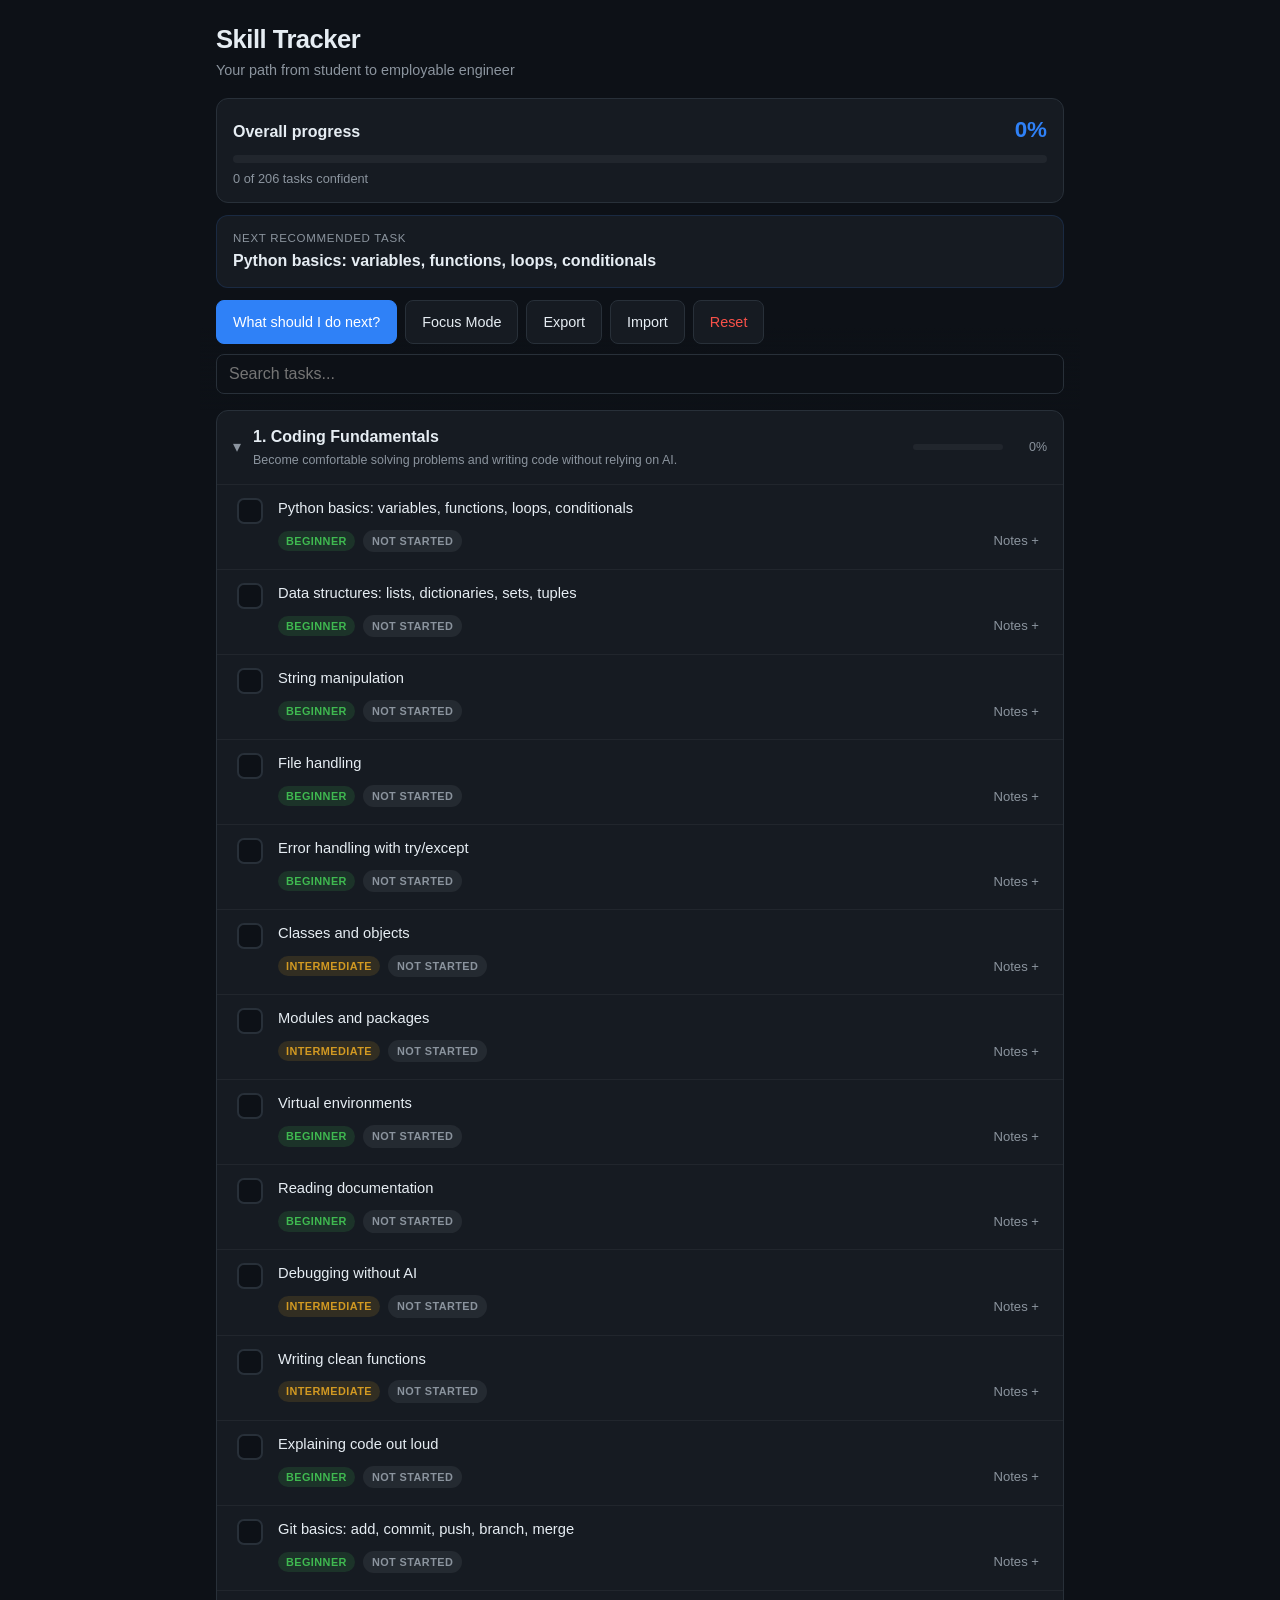
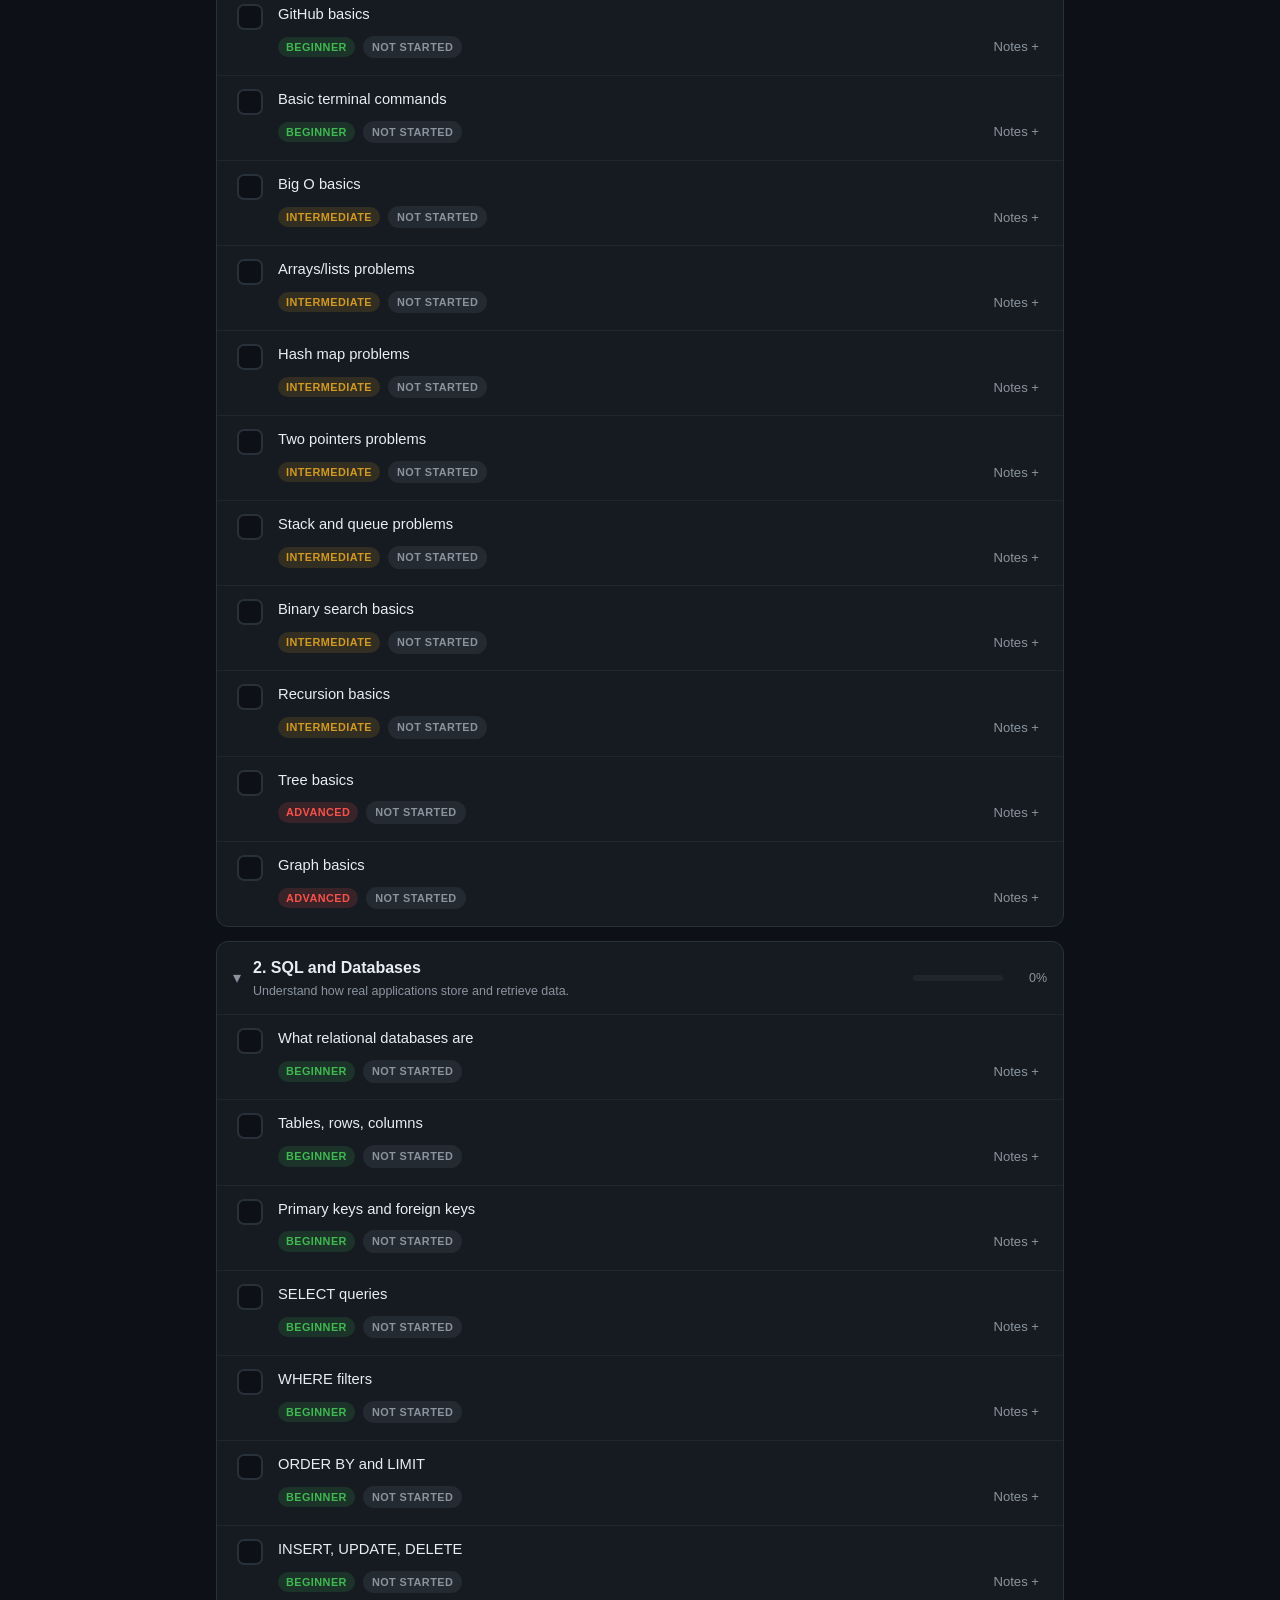
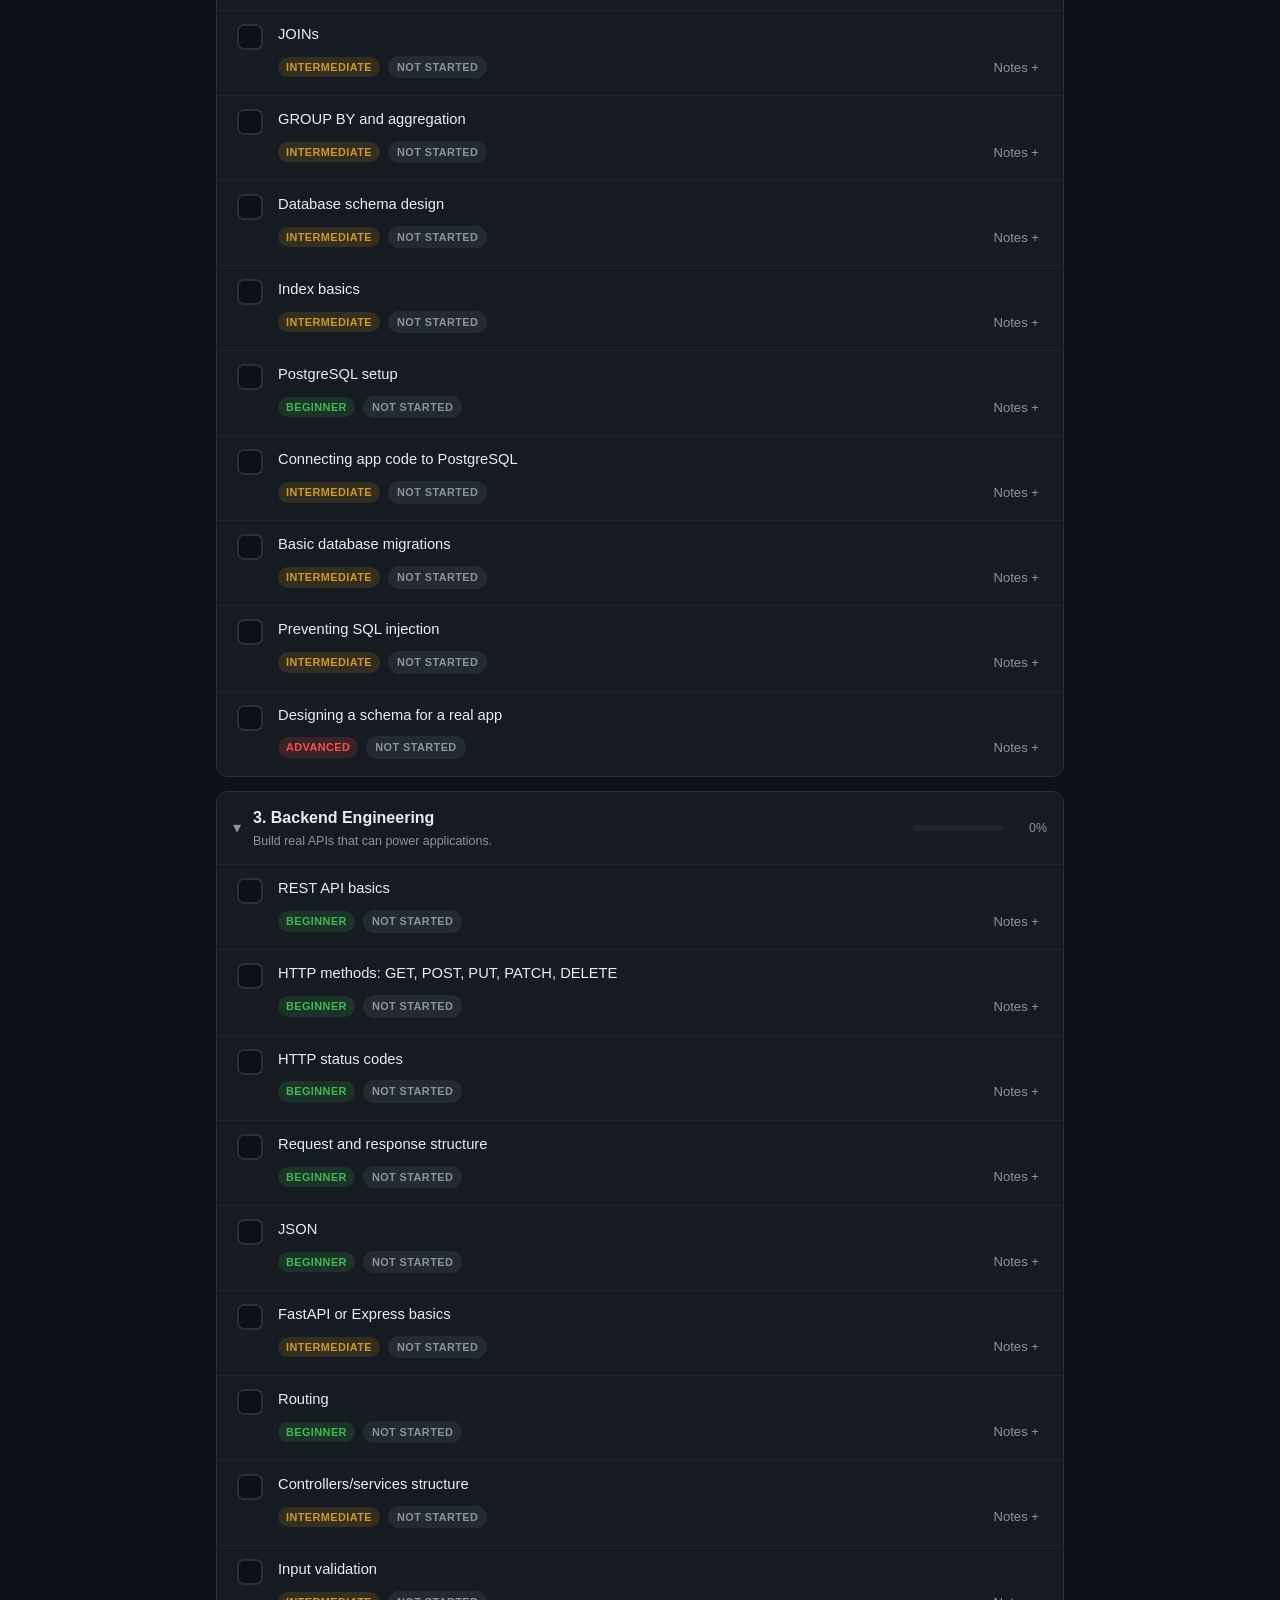
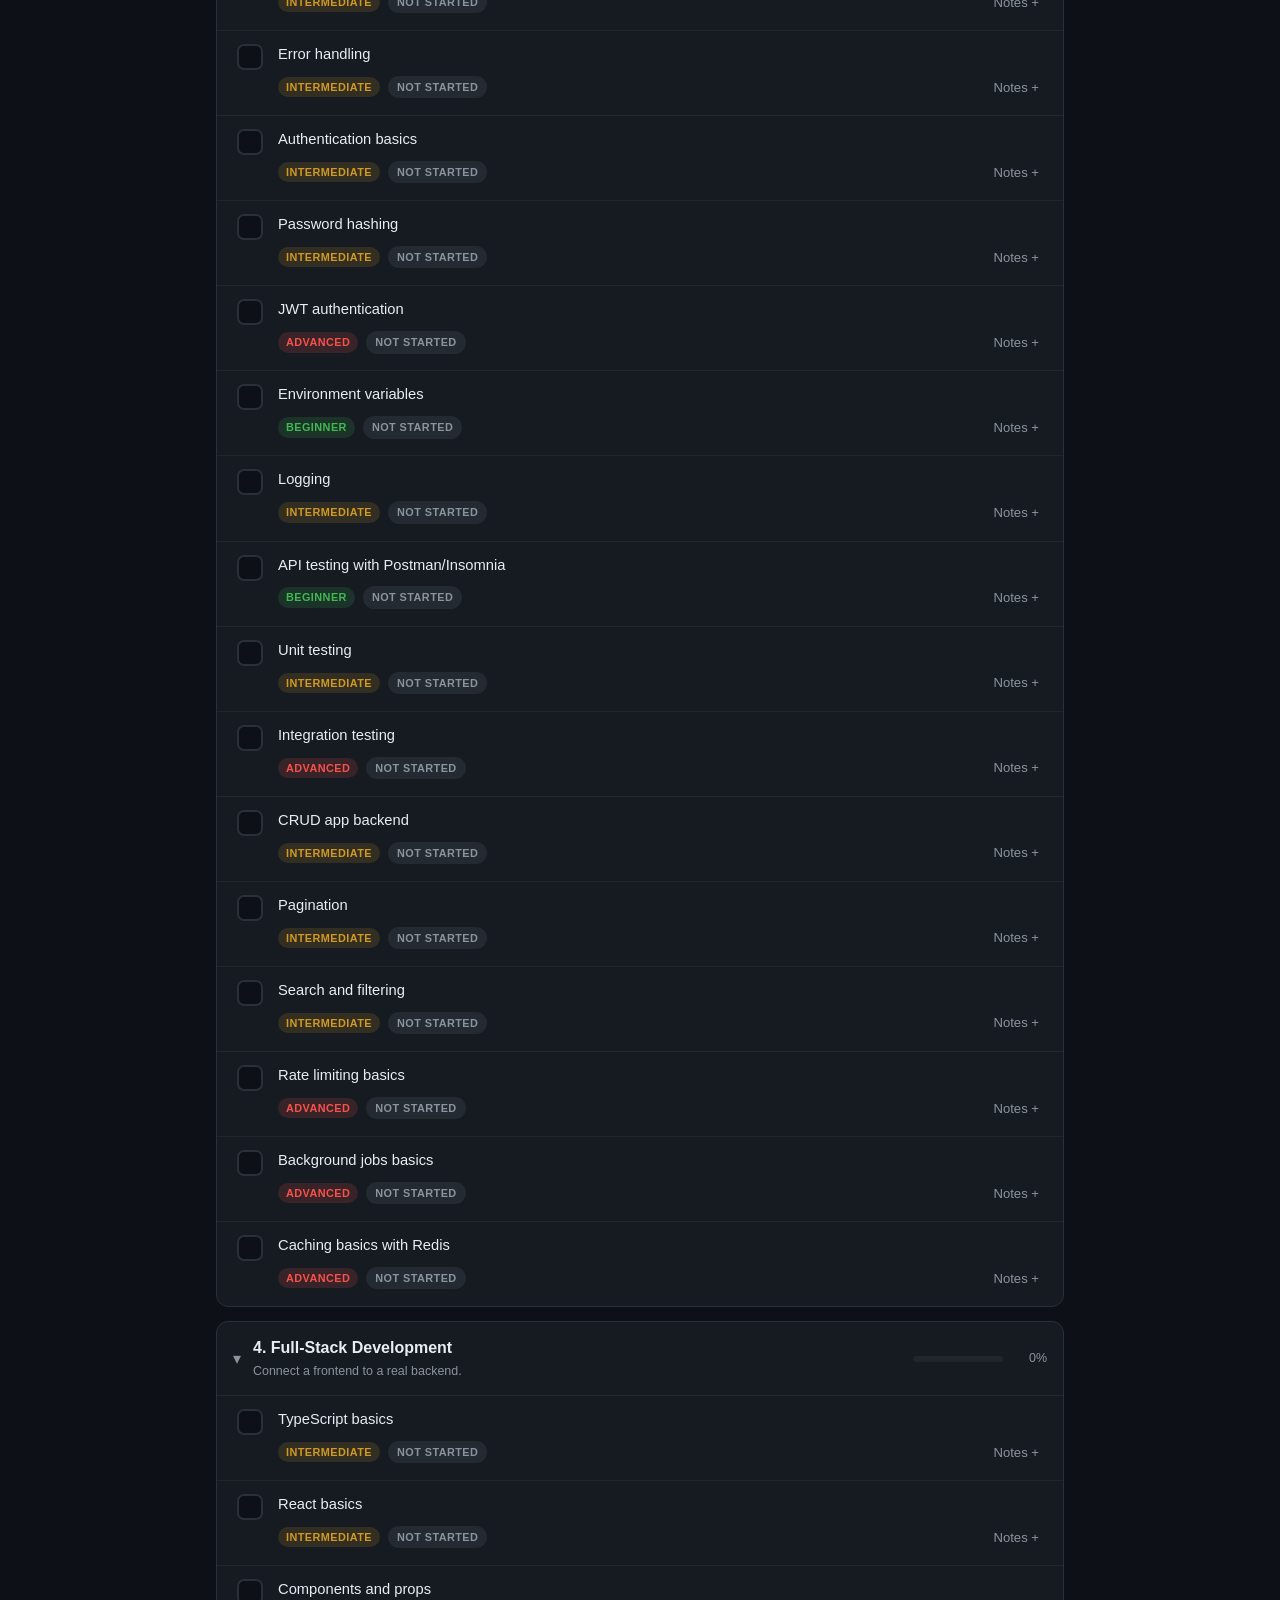
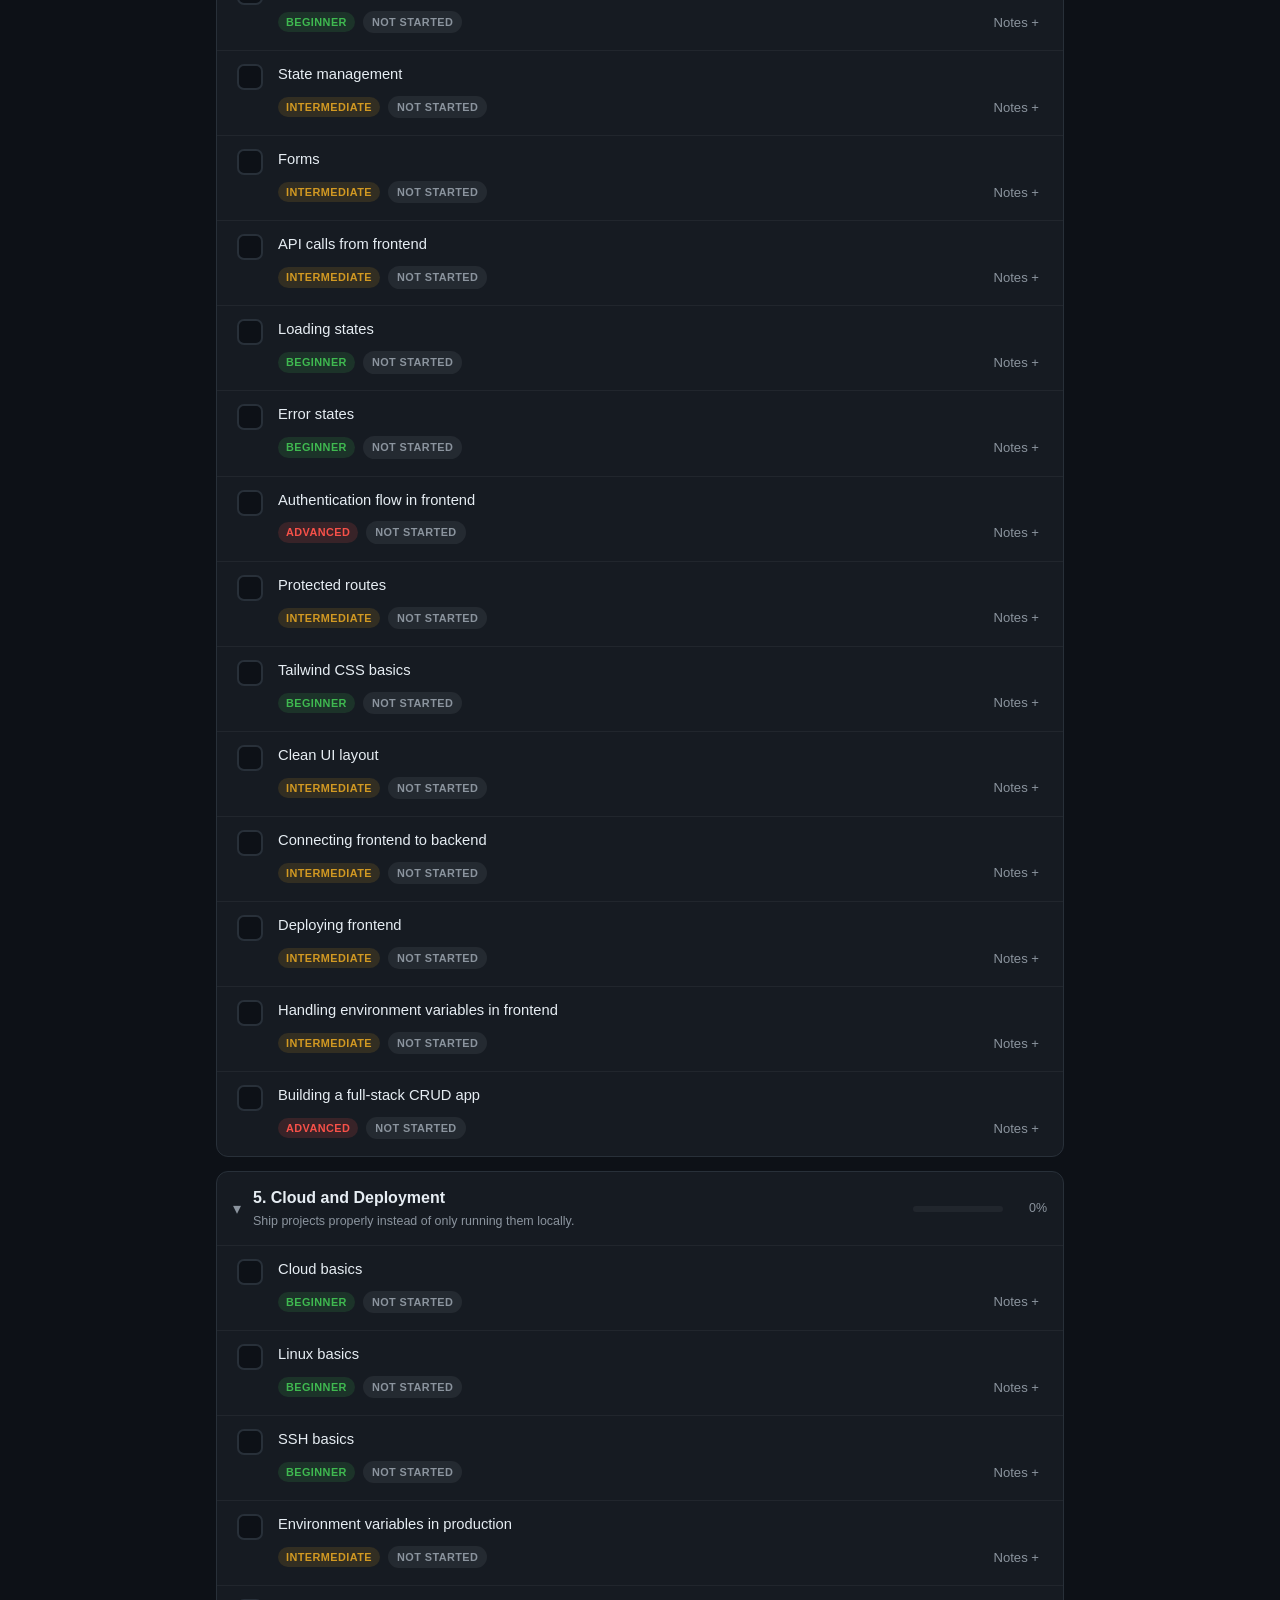
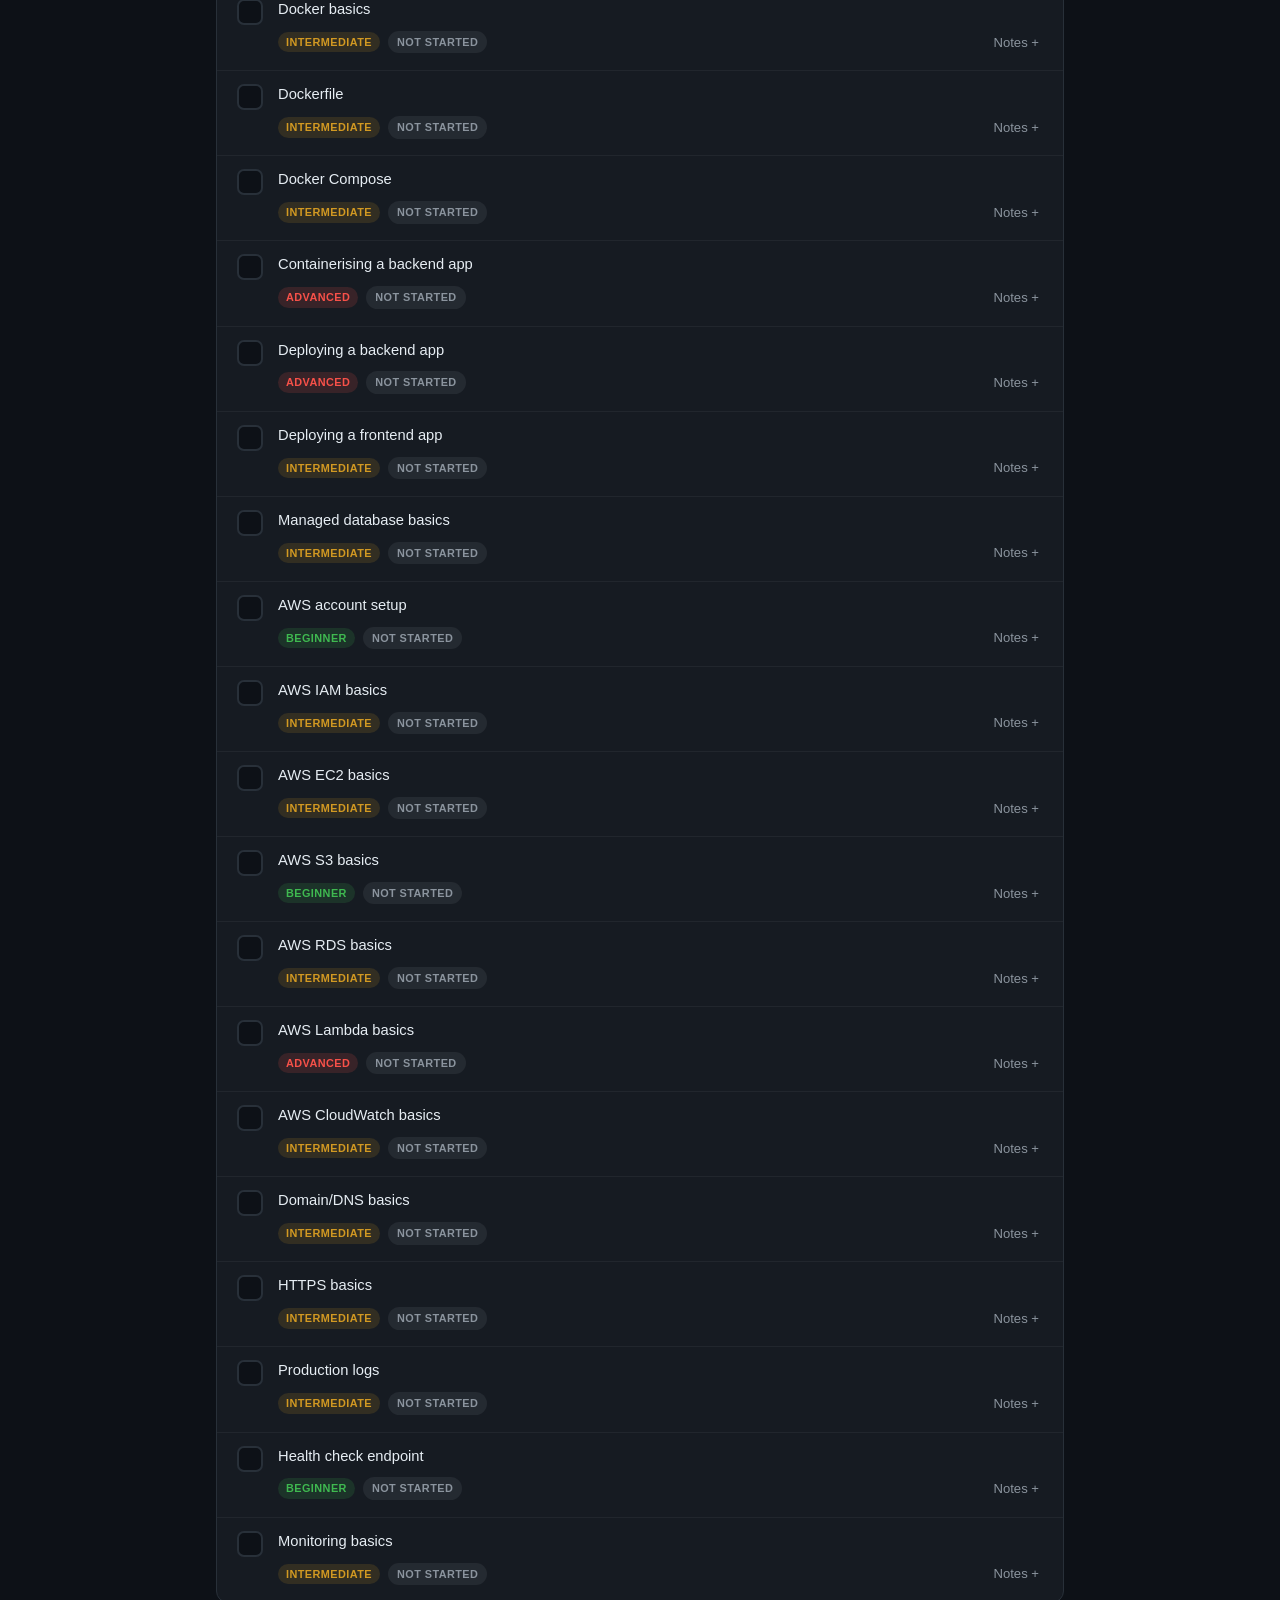
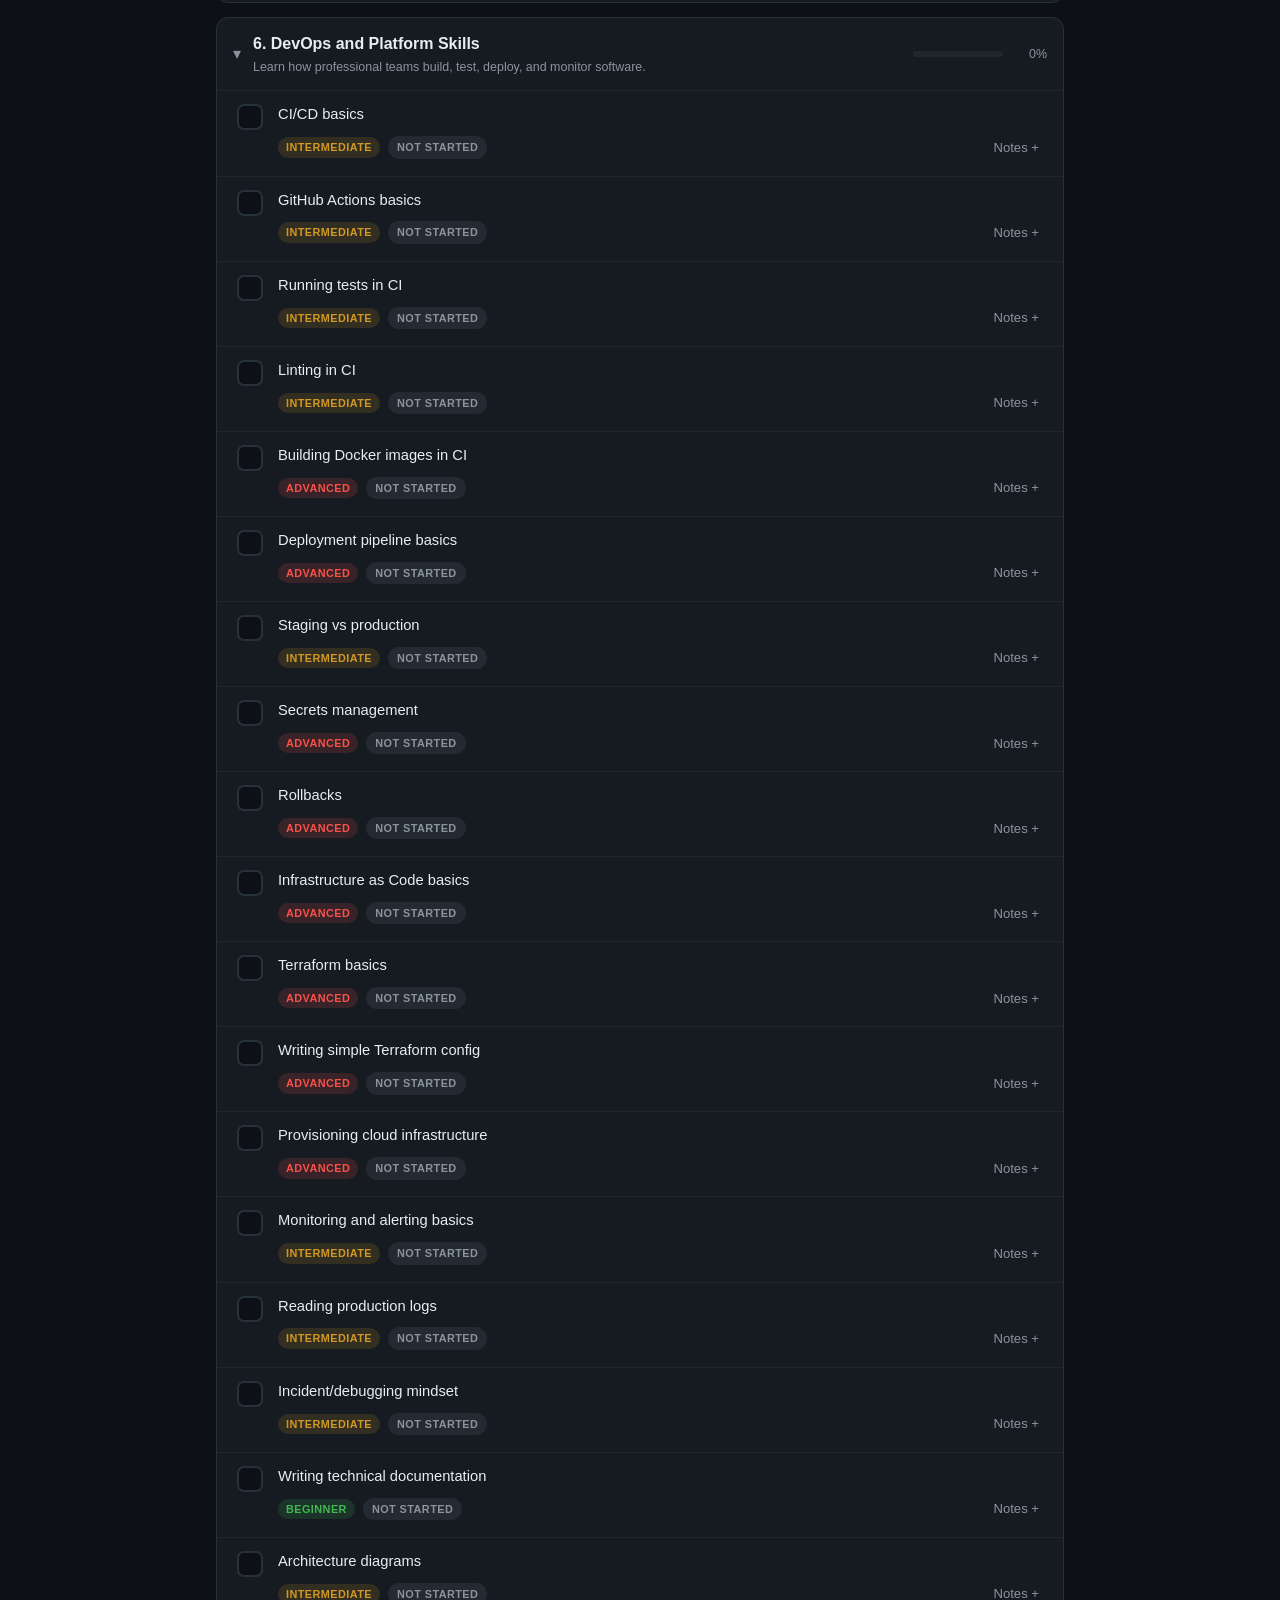
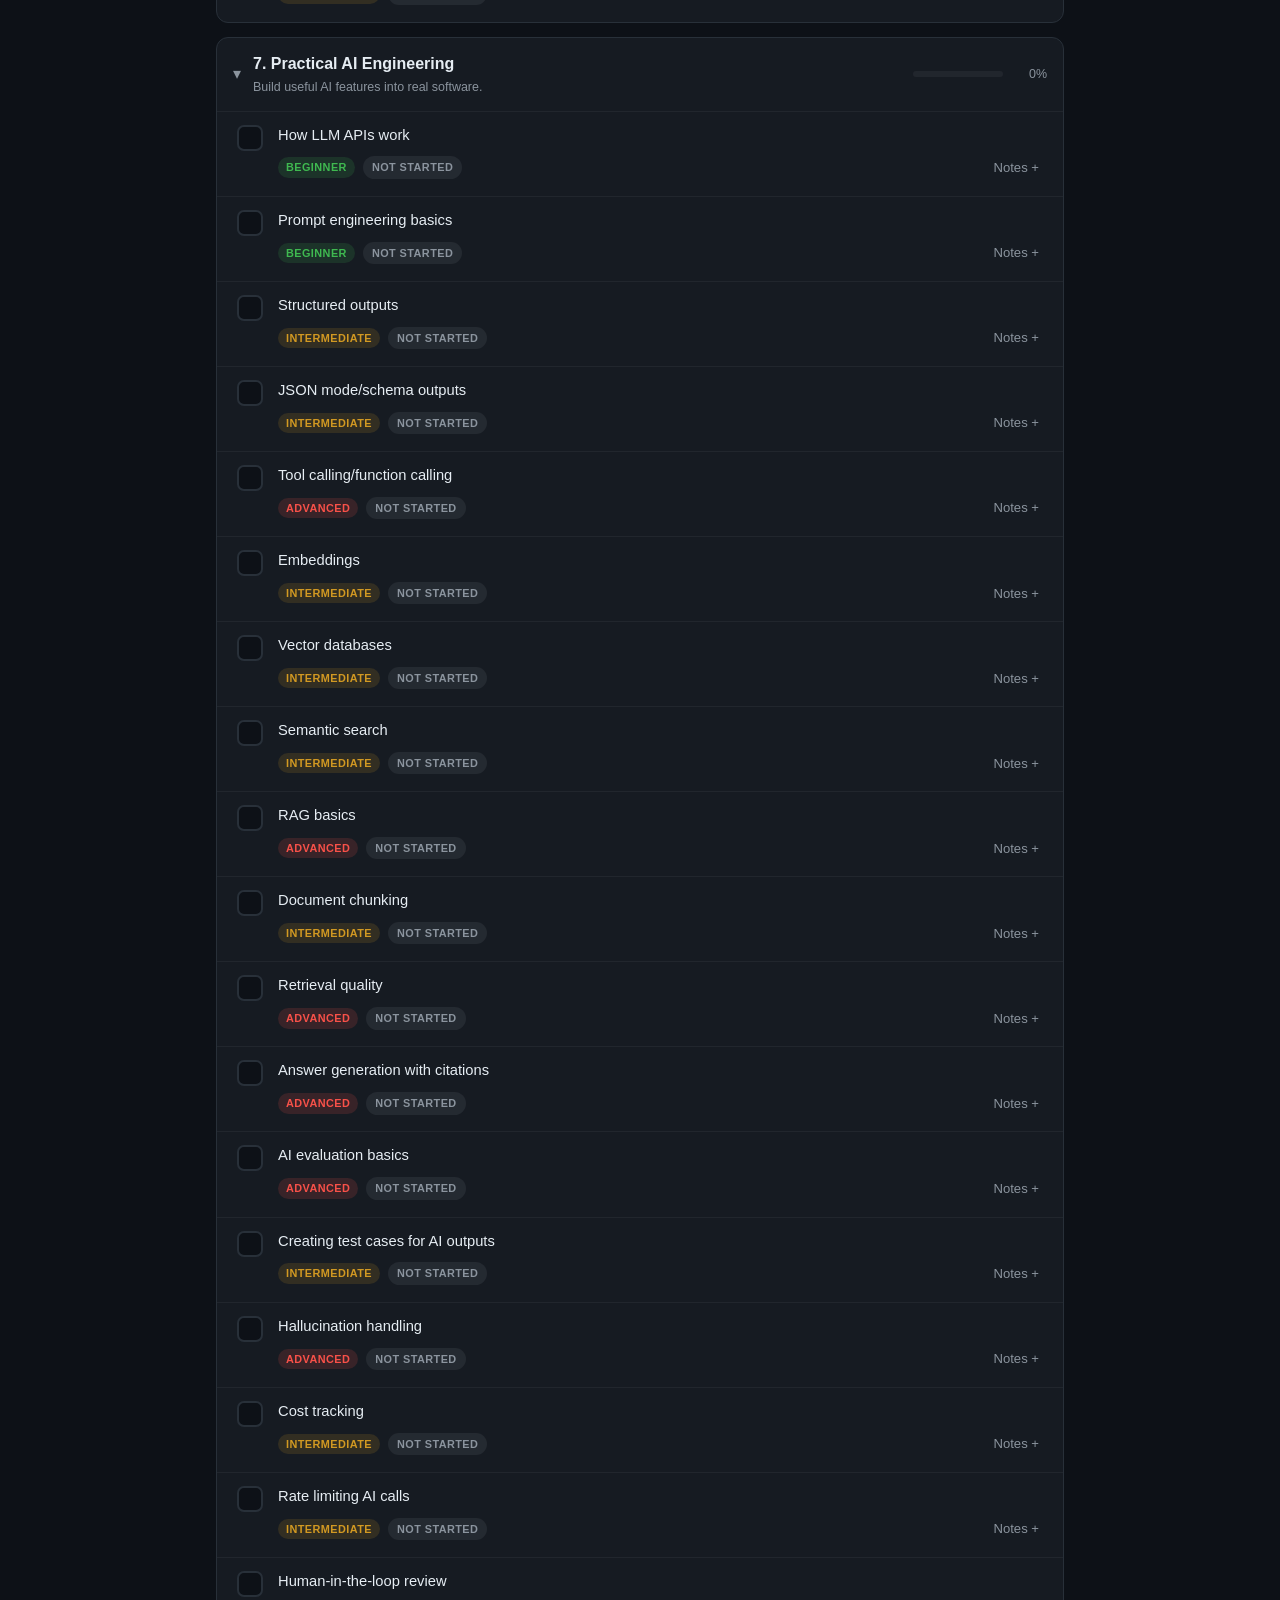
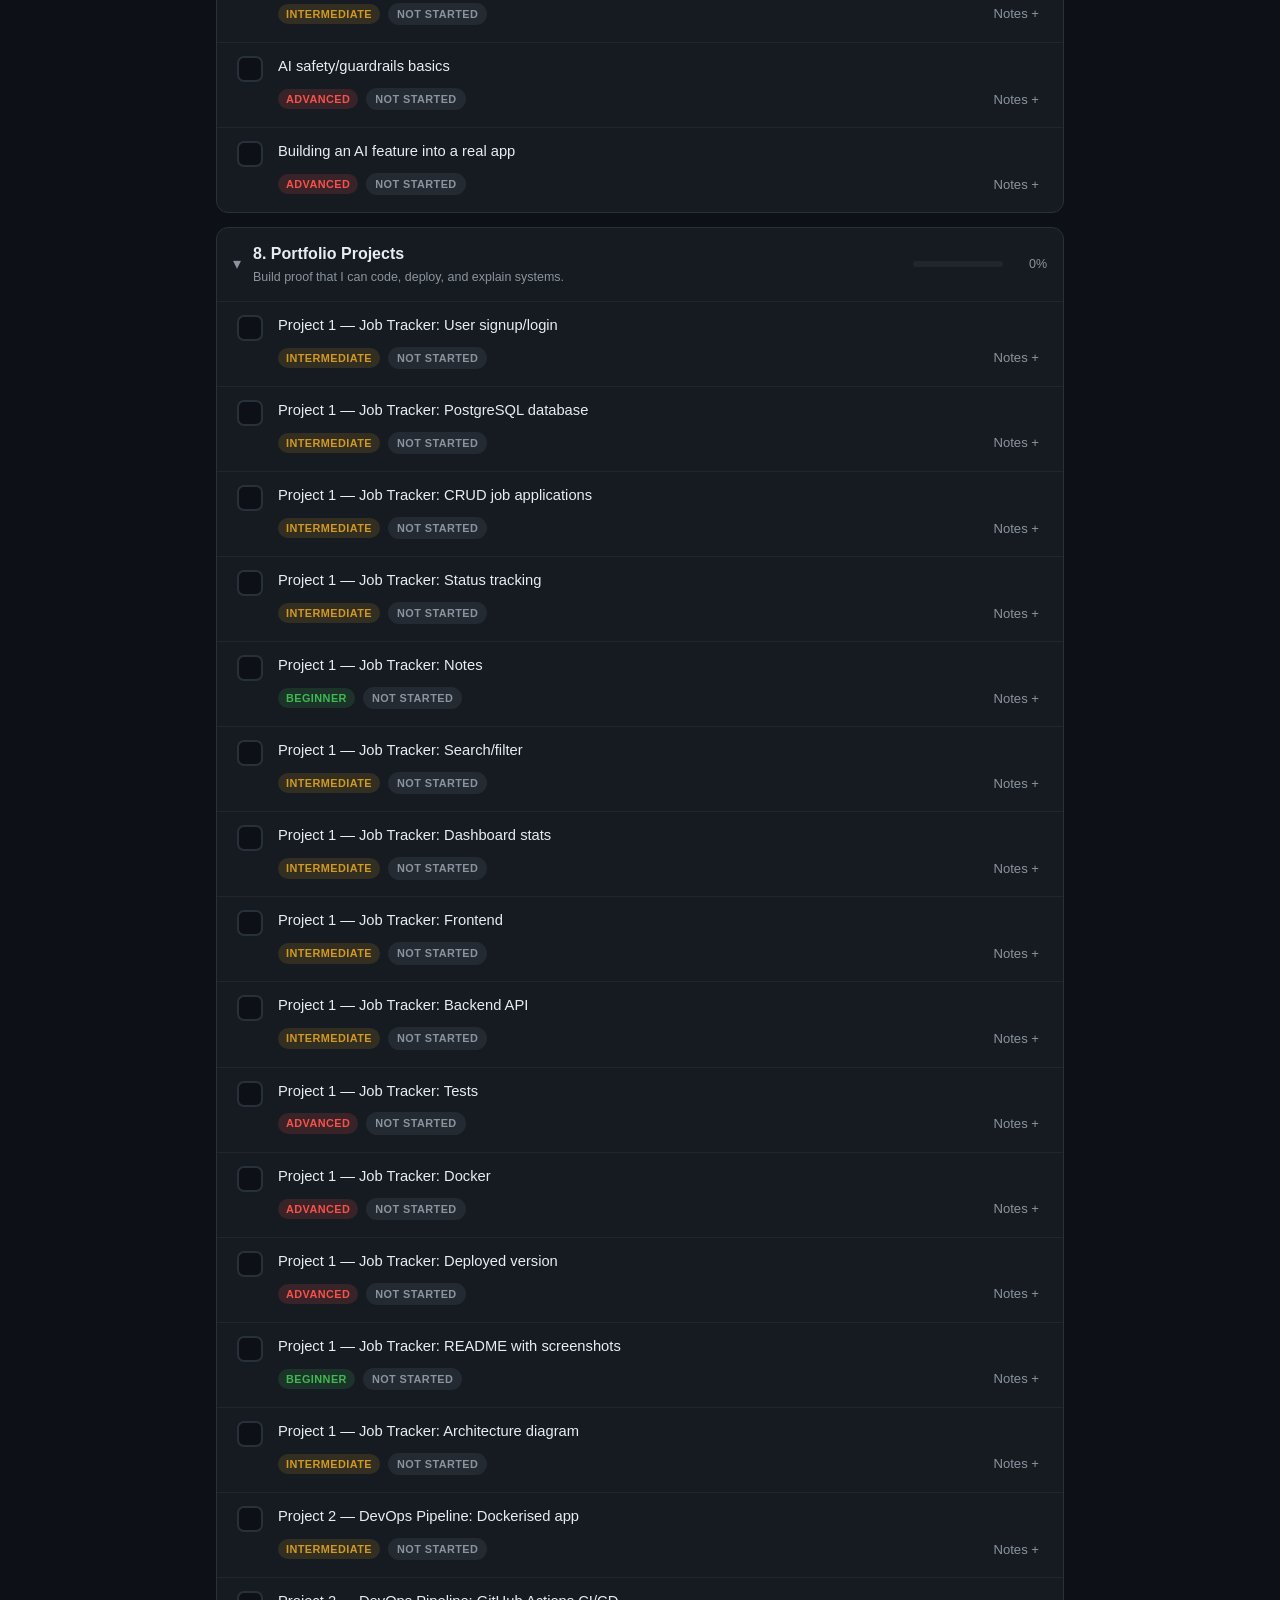
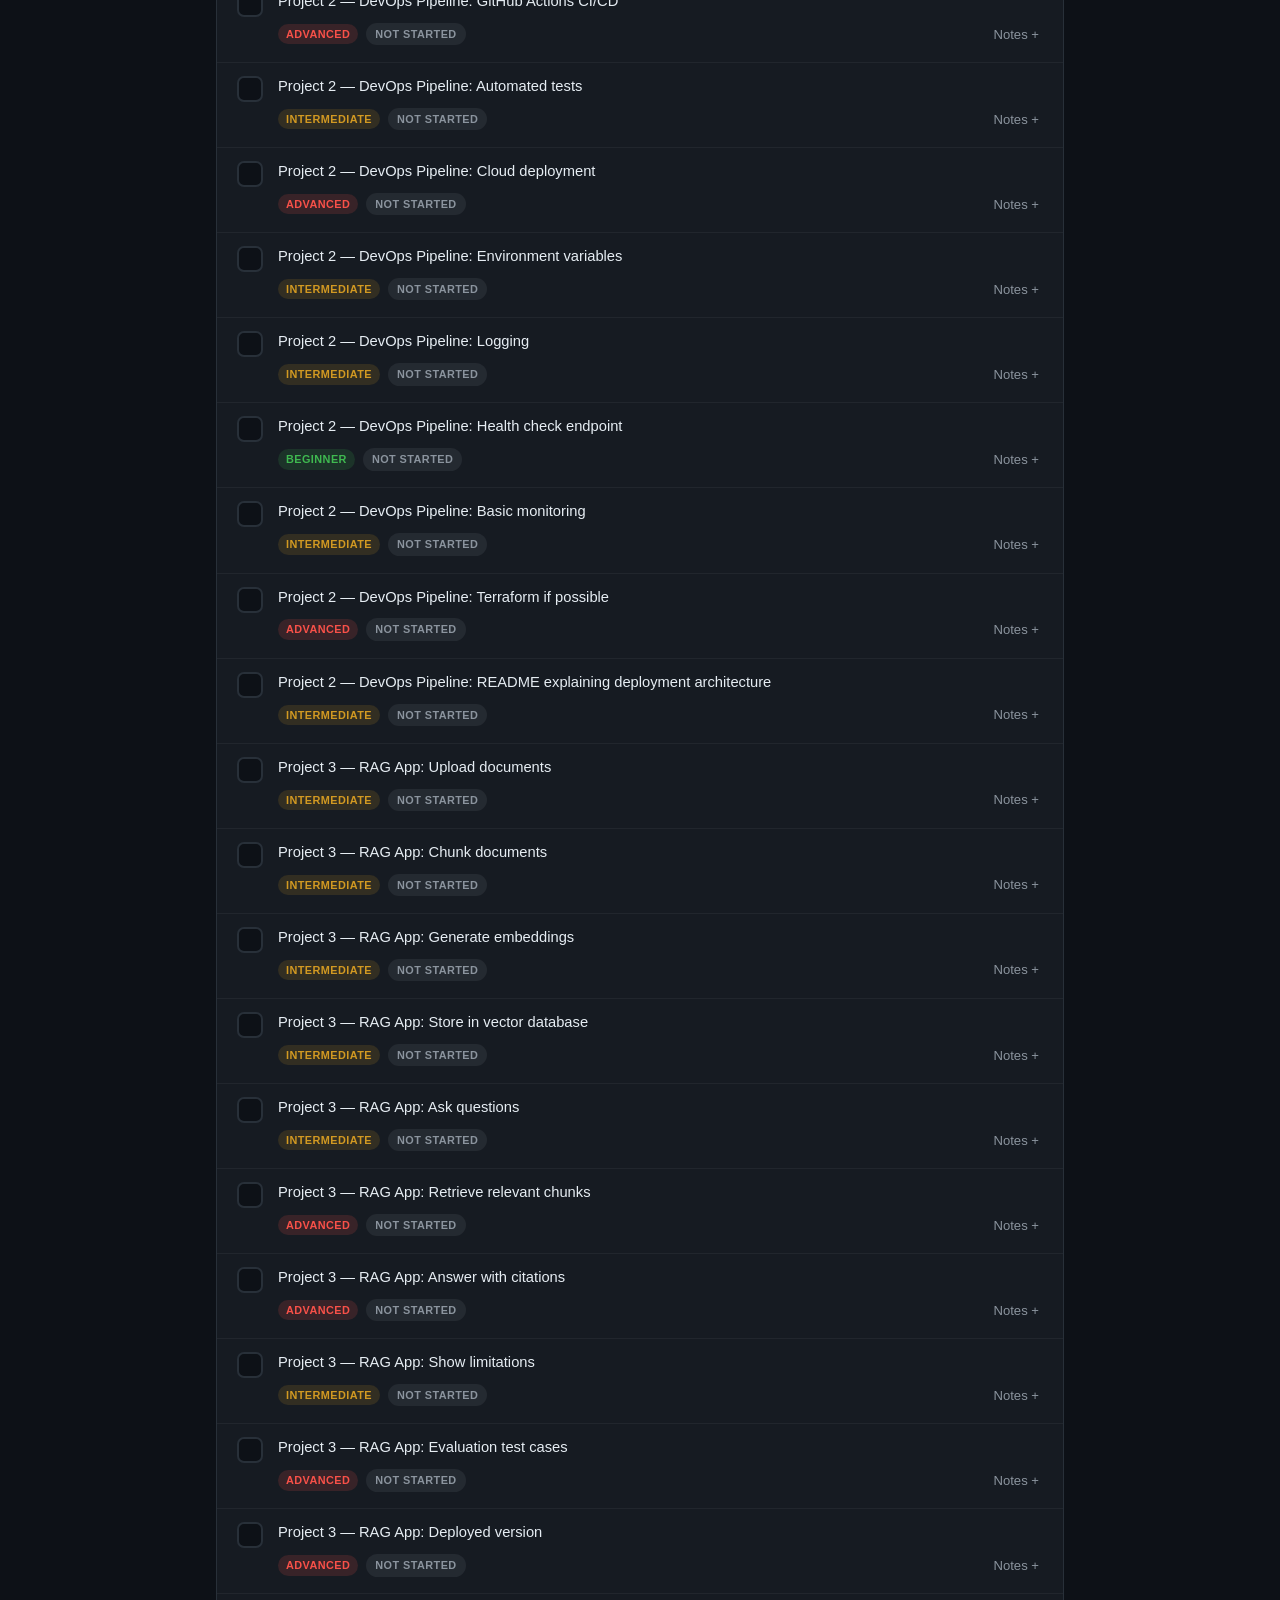
==== template.html @ d7277e10 "Make tracker reliable on iPhone: self-contained index.html + mobile polish - index.html is now a sin" ====
<!DOCTYPE html>
<html lang="en">
<head>
  <meta charset="UTF-8" />
  <!-- Responsive + iOS notch support. viewport-fit=cover lets us use safe-area insets. -->
  <meta name="viewport" content="width=device-width, initial-scale=1.0, viewport-fit=cover" />
  <meta name="theme-color" content="#0d1117" />
  <!-- iOS "Add to Home Screen" support -->
  <meta name="apple-mobile-web-app-capable" content="yes" />
  <meta name="apple-mobile-web-app-status-bar-style" content="black-translucent" />
  <meta name="apple-mobile-web-app-title" content="Skill Tracker" />
  <meta name="mobile-web-app-capable" content="yes" />
  <title>Skill Tracker</title>
  <link rel="stylesheet" href="styles.css" />
</head>
<body>
  <header class="app-header">
    <div class="header-top">
      <h1>Skill Tracker</h1>
      <p class="subtitle">Your path from student to employable engineer</p>
    </div>

    <!-- Overall progress -->
    <div class="overall card">
      <div class="overall-row">
        <span class="overall-label">Overall progress</span>
        <span class="overall-pct" id="overallPct">0%</span>
      </div>
      <div class="progress-track">
        <div class="progress-fill" id="overallFill" style="width:0%"></div>
      </div>
      <div class="overall-meta" id="overallMeta">0 of 0 tasks confident</div>
    </div>

    <!-- Next recommended task -->
    <div class="next-task card" id="nextTaskCard">
      <span class="next-label">Next recommended task</span>
      <span class="next-text" id="nextTaskText">All done! 🎉</span>
    </div>

    <!-- Controls -->
    <div class="controls">
      <button id="btnNext" class="btn btn-primary">What should I do next?</button>
      <button id="btnFocus" class="btn">Focus Mode</button>
      <button id="btnExport" class="btn">Export</button>
      <button id="btnImport" class="btn">Import</button>
      <button id="btnReset" class="btn btn-danger">Reset</button>
      <input type="file" id="importFile" accept="application/json" hidden />
    </div>
    <div class="search-row">
      <input type="search" id="searchInput" class="search-input" placeholder="Search tasks..." />
    </div>
  </header>

  <main id="categories"></main>

  <footer class="app-footer">
    <p>Progress is saved automatically in this browser (localStorage). Use Export to back it up.</p>
  </footer>

  <!-- Toast for small confirmations -->
  <div id="toast" class="toast" hidden></div>

  <script src="data.js"></script>
  <script src="app.js"></script>
</body>
</html>
---- styles.css ----
/* styles.css — clean, modern dark theme for the Skill Tracker */

:root {
  --bg: #0d1117;
  --bg-elevated: #161b22;
  --bg-card: #161b22;
  --bg-input: #0d1117;
  --border: #283039;
  --border-soft: #21262d;
  --text: #e6edf3;
  --text-muted: #8b949e;
  --accent: #2f81f7;
  --accent-soft: rgba(47, 129, 247, 0.15);
  --success: #3fb950;
  --danger: #f85149;

  /* status colours */
  --st-not: #8b949e;
  --st-learning: #d29922;
  --st-practicing: #2f81f7;
  --st-confident: #3fb950;

  /* difficulty colours */
  --diff-beginner: #3fb950;
  --diff-intermediate: #d29922;
  --diff-advanced: #f85149;

  --radius: 12px;
  --radius-sm: 8px;
}

* { box-sizing: border-box; }

html, body {
  margin: 0;
  padding: 0;
  background: var(--bg);
  color: var(--text);
  font-family: -apple-system, BlinkMacSystemFont, "Segoe UI", Roboto, Helvetica, Arial, sans-serif;
  line-height: 1.5;
  -webkit-font-smoothing: antialiased;
  /* Stop iOS from auto-resizing text on rotate */
  -webkit-text-size-adjust: 100%;
  text-size-adjust: 100%;
}

.app-header {
  max-width: 880px;
  margin: 0 auto;
  /* Add the notch / status-bar safe area on top + sides (iPhone) */
  padding: calc(20px + env(safe-area-inset-top)) calc(16px + env(safe-area-inset-right)) 8px calc(16px + env(safe-area-inset-left));
  position: sticky;
  top: 0;
  background: linear-gradient(var(--bg) 80%, rgba(13,17,23,0));
  z-index: 10;
}

.header-top h1 {
  margin: 0;
  font-size: 1.6rem;
  letter-spacing: -0.02em;
}
.subtitle {
  margin: 2px 0 16px;
  color: var(--text-muted);
  font-size: 0.9rem;
}

.card {
  background: var(--bg-card);
  border: 1px solid var(--border);
  border-radius: var(--radius);
  padding: 14px 16px;
}

/* Overall progress */
.overall { margin-bottom: 12px; }
.overall-row {
  display: flex;
  justify-content: space-between;
  align-items: baseline;
  margin-bottom: 8px;
}
.overall-label { font-weight: 600; }
.overall-pct {
  font-size: 1.4rem;
  font-weight: 700;
  color: var(--accent);
}
.overall-meta {
  margin-top: 6px;
  font-size: 0.8rem;
  color: var(--text-muted);
}

/* Progress bars */
.progress-track {
  height: 8px;
  background: var(--border-soft);
  border-radius: 999px;
  overflow: hidden;
}
.progress-fill {
  height: 100%;
  background: linear-gradient(90deg, var(--accent), var(--success));
  border-radius: 999px;
  transition: width 0.35s ease;
}

/* Next task */
.next-task {
  display: flex;
  flex-direction: column;
  gap: 2px;
  margin-bottom: 12px;
  border-color: var(--accent-soft);
}
.next-label {
  font-size: 0.72rem;
  text-transform: uppercase;
  letter-spacing: 0.06em;
  color: var(--text-muted);
}
.next-text { font-weight: 600; }
.next-task.flash { animation: flash 0.8s ease; }
@keyframes flash {
  0% { border-color: var(--accent); box-shadow: 0 0 0 3px var(--accent-soft); }
  100% { border-color: var(--accent-soft); box-shadow: none; }
}

/* Controls */
.controls {
  display: flex;
  flex-wrap: wrap;
  gap: 8px;
  margin-bottom: 10px;
}
.btn {
  background: var(--bg-elevated);
  color: var(--text);
  border: 1px solid var(--border);
  border-radius: var(--radius-sm);
  padding: 10px 16px;
  min-height: 44px; /* comfortable iPhone tap target */
  font-size: 0.9rem;
  font-weight: 500;
  cursor: pointer;
  transition: background 0.15s, border-color 0.15s, transform 0.05s;
  -webkit-tap-highlight-color: transparent;
  touch-action: manipulation; /* remove 300ms tap delay on iOS */
}
.btn:hover { background: #1f2630; border-color: #3a434e; }
.btn:active { transform: translateY(1px); }
.btn-primary {
  background: var(--accent);
  border-color: var(--accent);
  color: #fff;
}
.btn-primary:hover { background: #4a93f8; }
.btn-danger { color: var(--danger); }
.btn-danger:hover { border-color: var(--danger); }
.btn.active { background: var(--accent-soft); border-color: var(--accent); color: var(--text); }

.search-row { margin-bottom: 8px; }
.search-input,
.text-input,
.status-select {
  background: var(--bg-input);
  border: 1px solid var(--border);
  color: var(--text);
  border-radius: var(--radius-sm);
  padding: 10px 12px;
  /* 16px is the magic number: iOS Safari zooms the page when you focus an
     input smaller than 16px, which feels broken. Keep all inputs at 16px. */
  font-size: 16px;
  font-family: inherit;
  width: 100%;
  -webkit-appearance: none;
  appearance: none;
}
.status-select {
  /* keep the native dropdown chevron usable on the select */
  -webkit-appearance: menulist;
  appearance: menulist;
}
.search-input:focus,
.text-input:focus,
.status-select:focus {
  outline: none;
  border-color: var(--accent);
}

/* Main */
main {
  max-width: 880px;
  margin: 0 auto;
  padding: 0 calc(16px + env(safe-area-inset-right)) 40px calc(16px + env(safe-area-inset-left));
}

/* Category */
.category {
  border: 1px solid var(--border);
  border-radius: var(--radius);
  margin-bottom: 14px;
  overflow: hidden;
  background: var(--bg-card);
}
.cat-header {
  display: flex;
  align-items: center;
  gap: 12px;
  padding: 14px 16px;
  cursor: pointer;
  user-select: none;
}
.cat-header:hover { background: #1b212a; }
.cat-caret {
  transition: transform 0.2s;
  color: var(--text-muted);
  flex-shrink: 0;
}
.category.collapsed .cat-caret { transform: rotate(-90deg); }
.cat-title-wrap { flex: 1; min-width: 0; }
.cat-title {
  font-weight: 600;
  font-size: 1rem;
}
.cat-goal {
  font-size: 0.78rem;
  color: var(--text-muted);
  margin-top: 2px;
}
.cat-progress-wrap {
  display: flex;
  align-items: center;
  gap: 10px;
  flex-shrink: 0;
}
.cat-progress-bar {
  width: 90px;
  height: 6px;
  background: var(--border-soft);
  border-radius: 999px;
  overflow: hidden;
}
.cat-progress-fill {
  height: 100%;
  background: linear-gradient(90deg, var(--accent), var(--success));
  border-radius: 999px;
  transition: width 0.35s ease;
}
.cat-pct {
  font-size: 0.78rem;
  color: var(--text-muted);
  min-width: 34px;
  text-align: right;
}

.cat-body {
  border-top: 1px solid var(--border-soft);
}
.category.collapsed .cat-body { display: none; }

/* Item */
.item {
  padding: 12px 16px;
  border-bottom: 1px solid var(--border-soft);
}
.item:last-child { border-bottom: none; }
.item.done .item-task { color: var(--text-muted); text-decoration: line-through; }
.item.hidden { display: none; }

.item-main {
  display: flex;
  align-items: flex-start;
  gap: 12px;
}
.item-check {
  appearance: none;
  -webkit-appearance: none;
  width: 26px;
  height: 26px;
  border: 2px solid var(--border);
  border-radius: 7px;
  cursor: pointer;
  flex-shrink: 0;
  margin-top: 1px;
  position: relative;
  background: var(--bg-input);
  transition: background 0.15s, border-color 0.15s;
  -webkit-tap-highlight-color: transparent;
  touch-action: manipulation;
}
.item-check:checked {
  background: var(--success);
  border-color: var(--success);
}
.item-check:checked::after {
  content: "";
  position: absolute;
  left: 8px;
  top: 3px;
  width: 6px;
  height: 12px;
  border: solid #0d1117;
  border-width: 0 2.5px 2.5px 0;
  transform: rotate(45deg);
}
.item-content { flex: 1; min-width: 0; }
.item-task { font-size: 0.92rem; }

.item-tags {
  display: flex;
  align-items: center;
  gap: 8px;
  margin-top: 6px;
  flex-wrap: wrap;
}

.badge {
  font-size: 0.68rem;
  font-weight: 600;
  padding: 2px 8px;
  border-radius: 999px;
  text-transform: uppercase;
  letter-spacing: 0.04em;
  white-space: nowrap;
}
.diff-Beginner { background: rgba(63,185,80,0.15); color: var(--diff-beginner); }
.diff-Intermediate { background: rgba(210,153,34,0.15); color: var(--diff-intermediate); }
.diff-Advanced { background: rgba(248,81,73,0.15); color: var(--diff-advanced); }

.status-badge { border: 1px solid transparent; }
.status-NotStarted { background: rgba(139,148,158,0.12); color: var(--st-not); }
.status-Learning { background: rgba(210,153,34,0.15); color: var(--st-learning); }
.status-Practicing { background: rgba(47,129,247,0.15); color: var(--st-practicing); }
.status-Confident { background: rgba(63,185,80,0.15); color: var(--st-confident); }

.btn-expand {
  background: none;
  border: none;
  color: var(--text-muted);
  font-size: 0.82rem;
  cursor: pointer;
  padding: 6px 8px;
  min-height: 32px;
  margin-left: auto;
  -webkit-tap-highlight-color: transparent;
  touch-action: manipulation;
}
.btn-expand:hover { color: var(--text); }

/* Item details (notes, status, link) */
.item-details {
  margin-top: 10px;
  padding-top: 10px;
  border-top: 1px dashed var(--border-soft);
  display: grid;
  gap: 8px;
}
.item-details.collapsed { display: none; }
.field-label {
  font-size: 0.72rem;
  color: var(--text-muted);
  margin-bottom: 3px;
  display: block;
}
.detail-row { display: flex; gap: 10px; flex-wrap: wrap; }
.detail-row > div { flex: 1; min-width: 160px; }
.notes-input { min-height: 54px; resize: vertical; }
.resource-link {
  font-size: 0.8rem;
  color: var(--accent);
  margin-top: 4px;
  word-break: break-all;
  display: inline-block;
}

/* Focus mode */
body.focus-mode .category { display: none; }
body.focus-mode .category.focus-visible { display: block; }
body.focus-mode .item:not(.focus-item) { display: none; }
body.focus-mode .cat-body { display: block !important; }
.focus-banner {
  display: none;
  max-width: 880px;
  margin: 0 auto 12px;
  padding: 10px 16px;
  background: var(--accent-soft);
  border: 1px solid var(--accent);
  border-radius: var(--radius-sm);
  font-size: 0.85rem;
  align-items: center;
  justify-content: space-between;
  gap: 10px;
}
body.focus-mode .focus-banner { display: flex; }

/* Toast */
.toast {
  position: fixed;
  bottom: 20px;
  left: 50%;
  transform: translateX(-50%);
  background: var(--bg-elevated);
  border: 1px solid var(--border);
  color: var(--text);
  padding: 10px 18px;
  border-radius: var(--radius-sm);
  font-size: 0.85rem;
  box-shadow: 0 6px 24px rgba(0,0,0,0.4);
  z-index: 50;
  animation: toastIn 0.2s ease;
}
@keyframes toastIn {
  from { opacity: 0; transform: translate(-50%, 8px); }
  to { opacity: 1; transform: translate(-50%, 0); }
}

.app-footer {
  max-width: 880px;
  margin: 0 auto;
  padding: 0 16px calc(40px + env(safe-area-inset-bottom));
  color: var(--text-muted);
  font-size: 0.78rem;
  text-align: center;
}

.weekly-reset {
  margin: 4px 16px 12px;
  display: flex;
  justify-content: flex-end;
}

@media (max-width: 560px) {
  .cat-goal { display: none; }
  .cat-progress-bar { width: 56px; }
  .overall-pct { font-size: 1.2rem; }
  /* On phones, let the primary action span the row and others share evenly */
  .controls { gap: 8px; }
  #btnNext { flex: 1 0 100%; }
  .controls .btn:not(#btnNext) { flex: 1 1 auto; }
  .item-task { font-size: 0.95rem; }
  .header-top h1 { font-size: 1.4rem; }
}

/* Respect users who reduce motion */
@media (prefers-reduced-motion: reduce) {
  * { transition: none !important; animation: none !important; scroll-behavior: auto !important; }
}
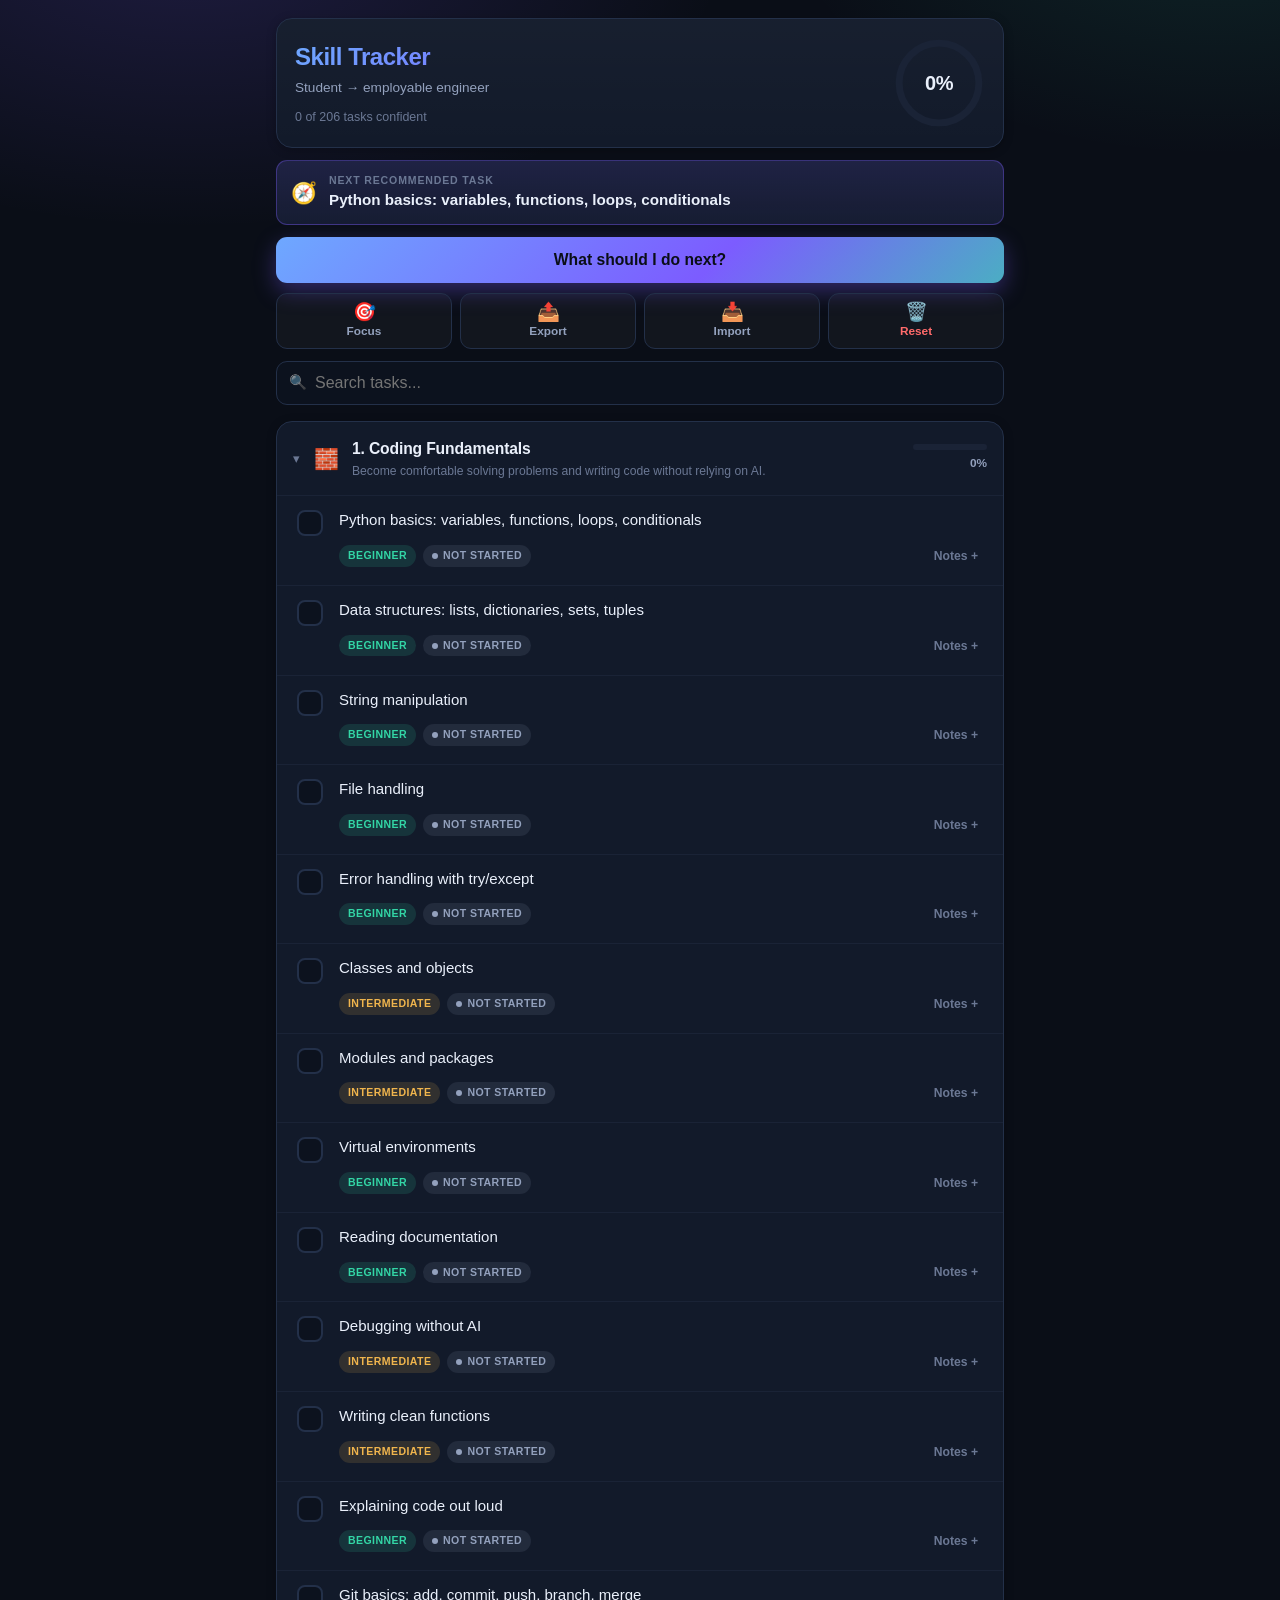
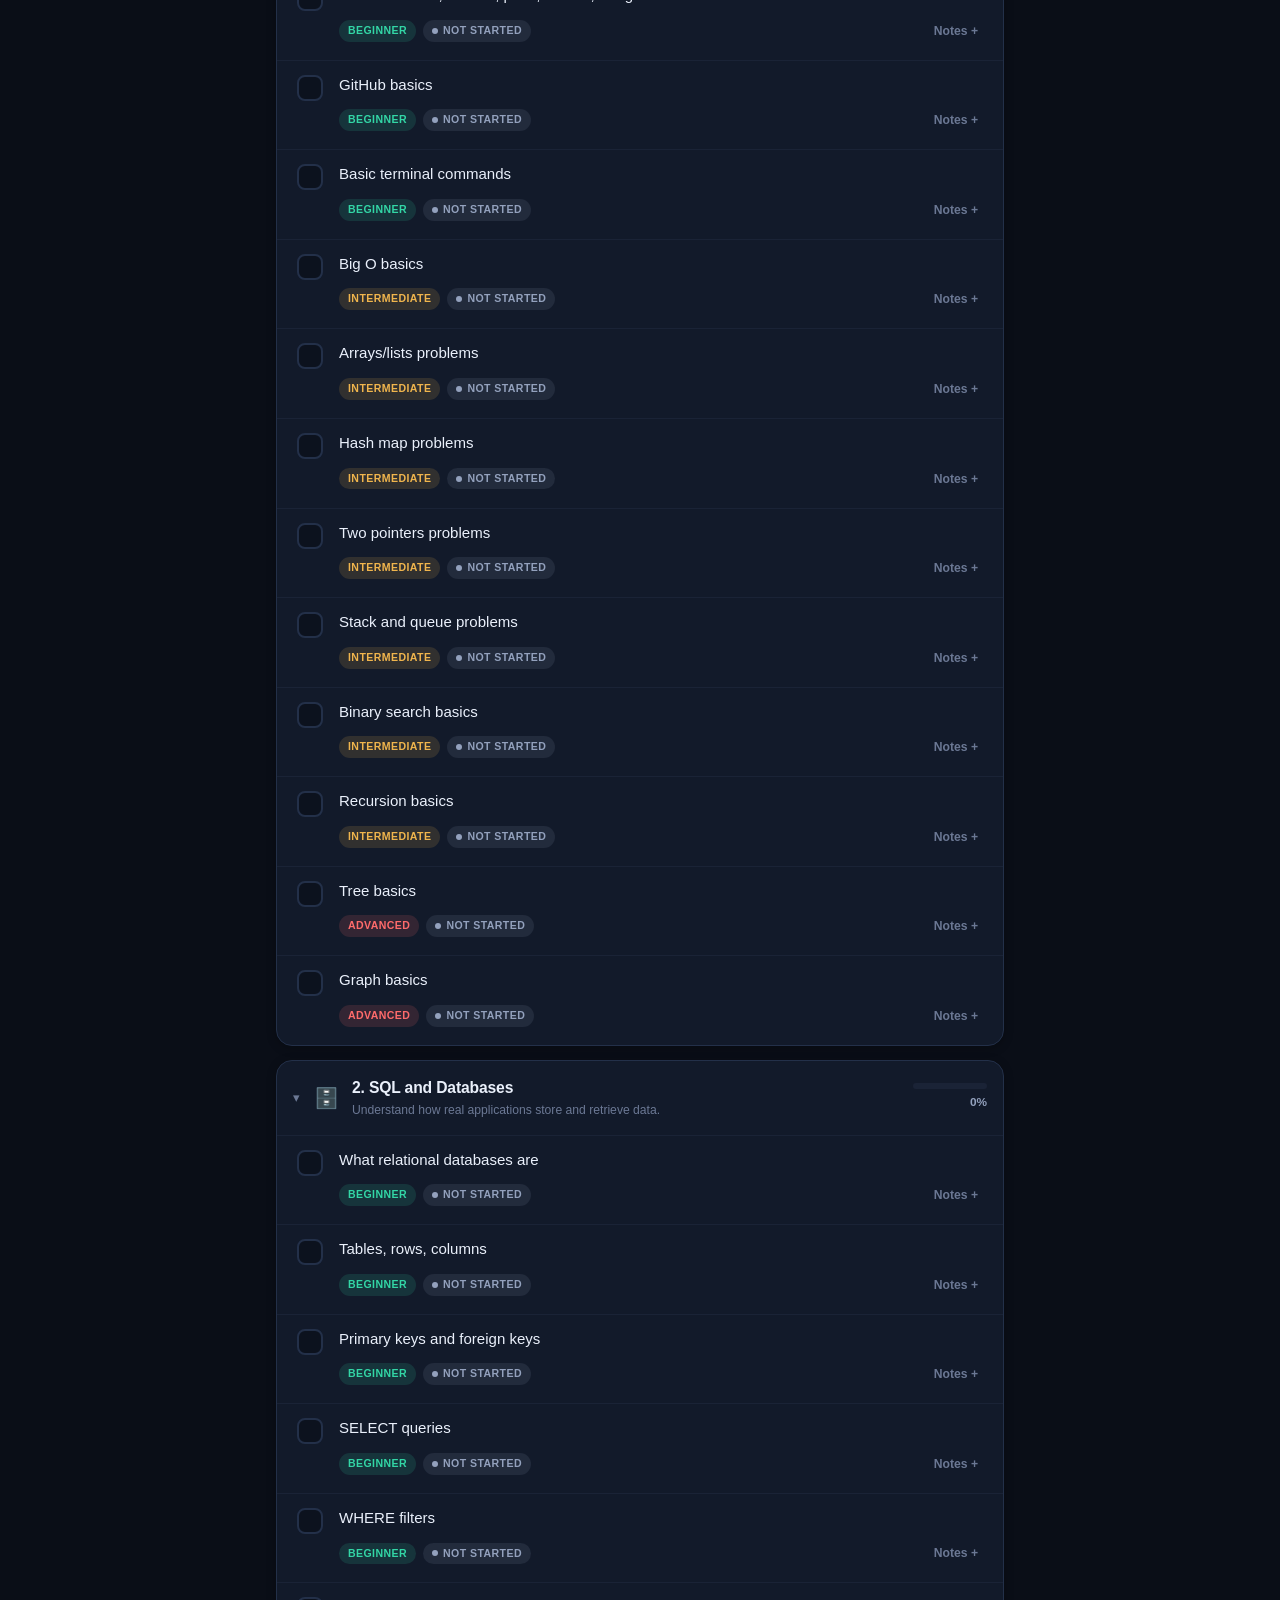
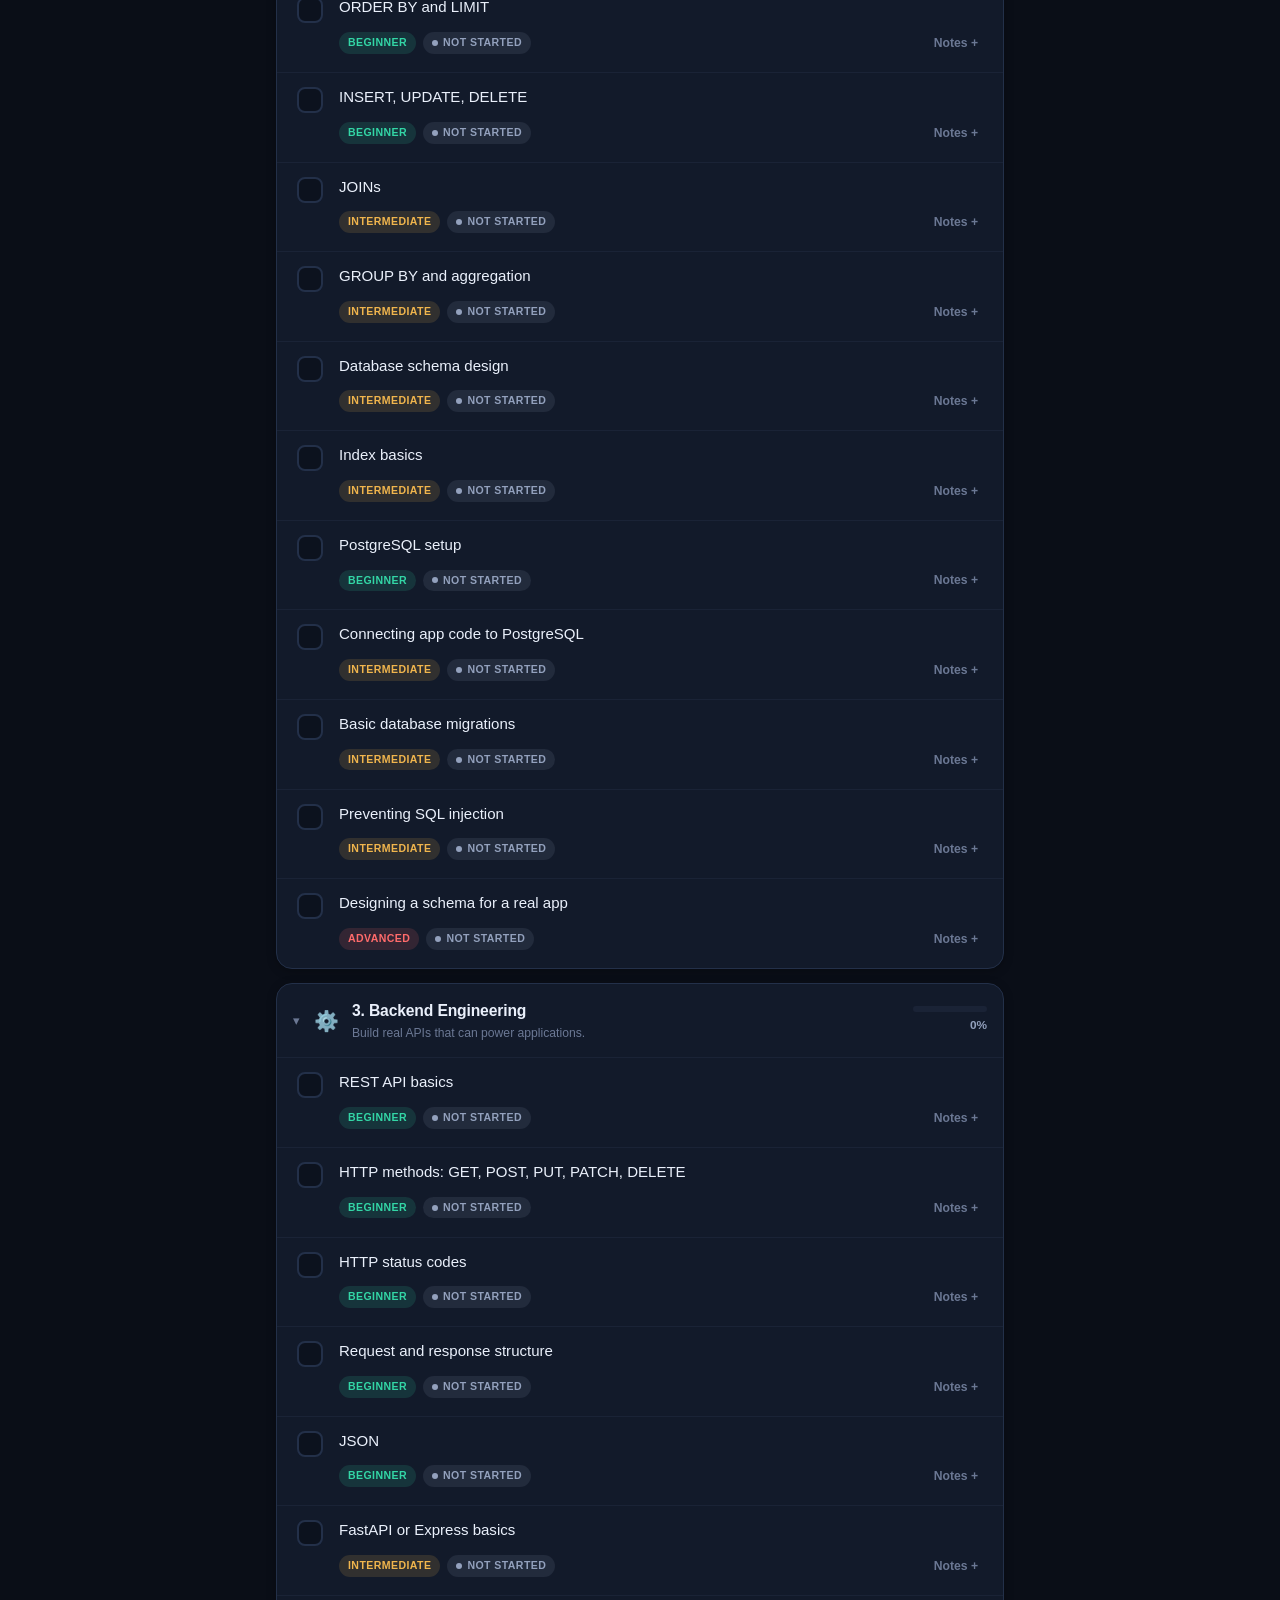
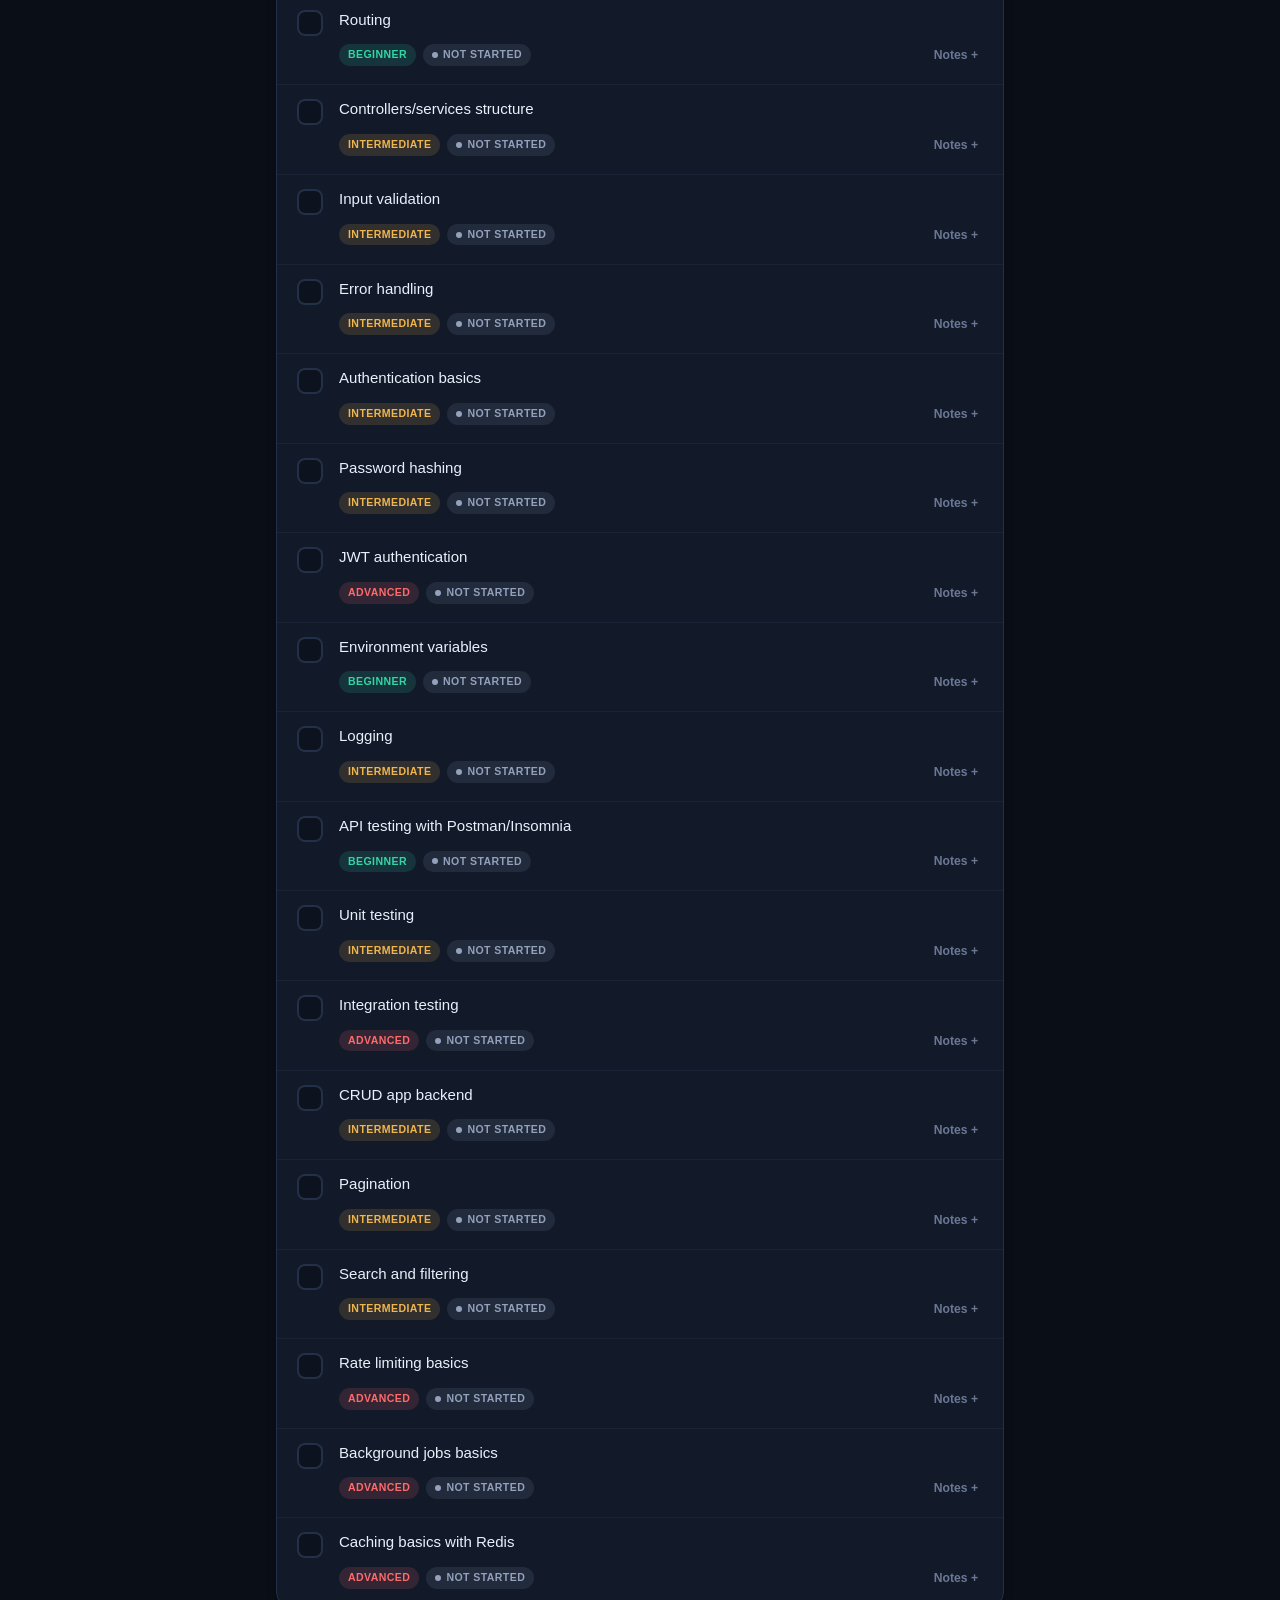
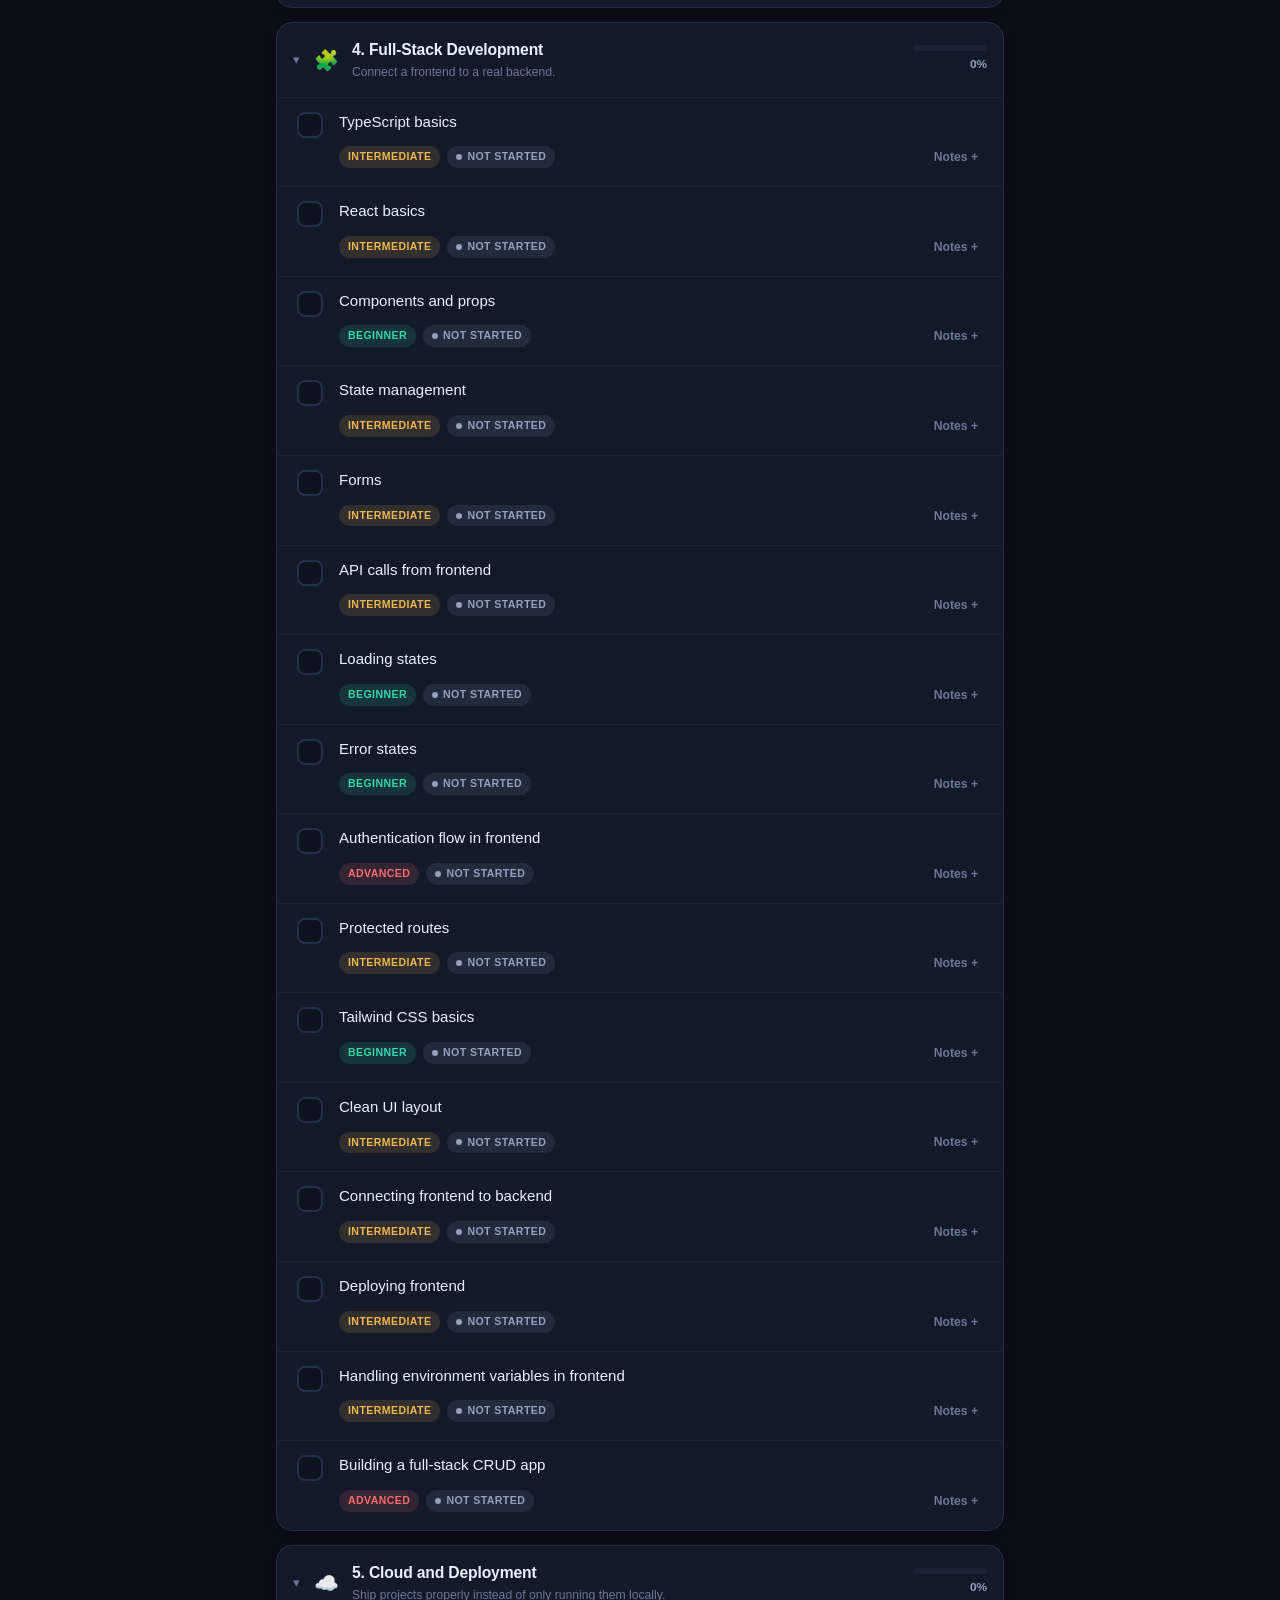
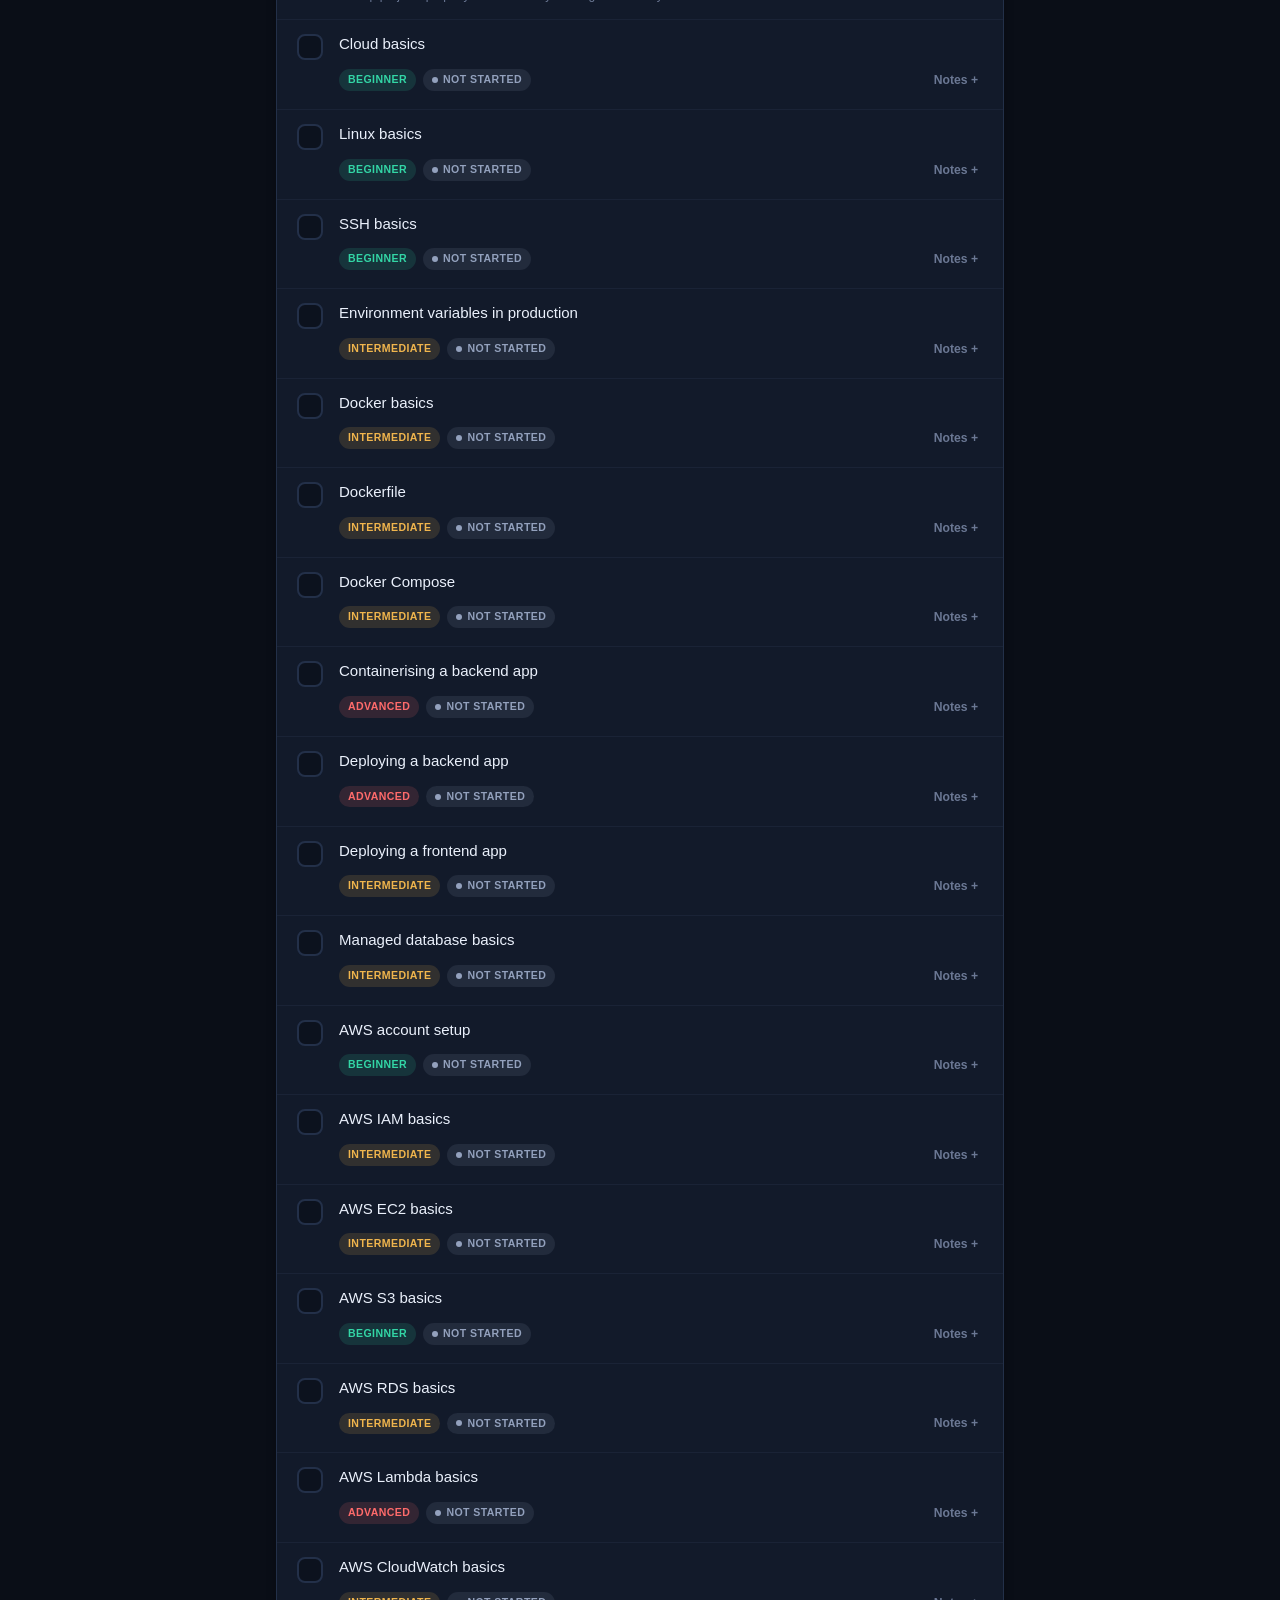
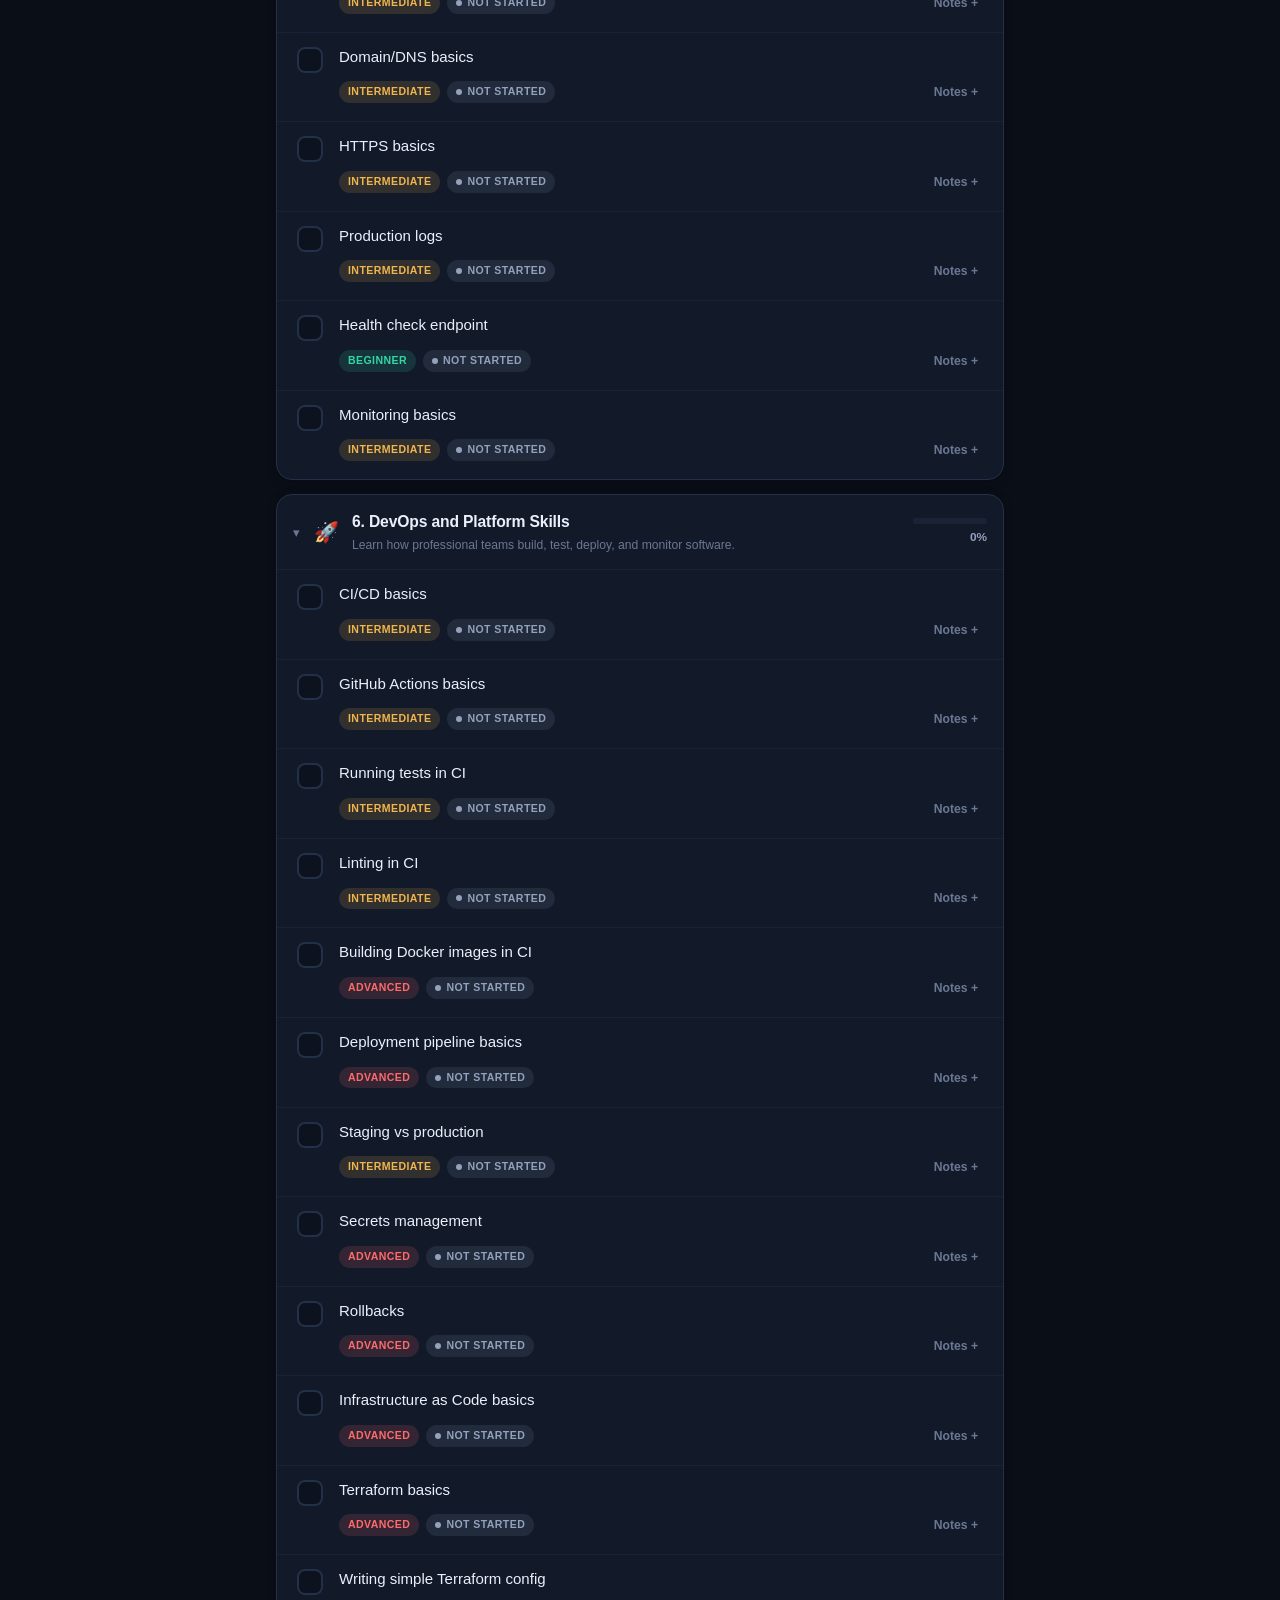
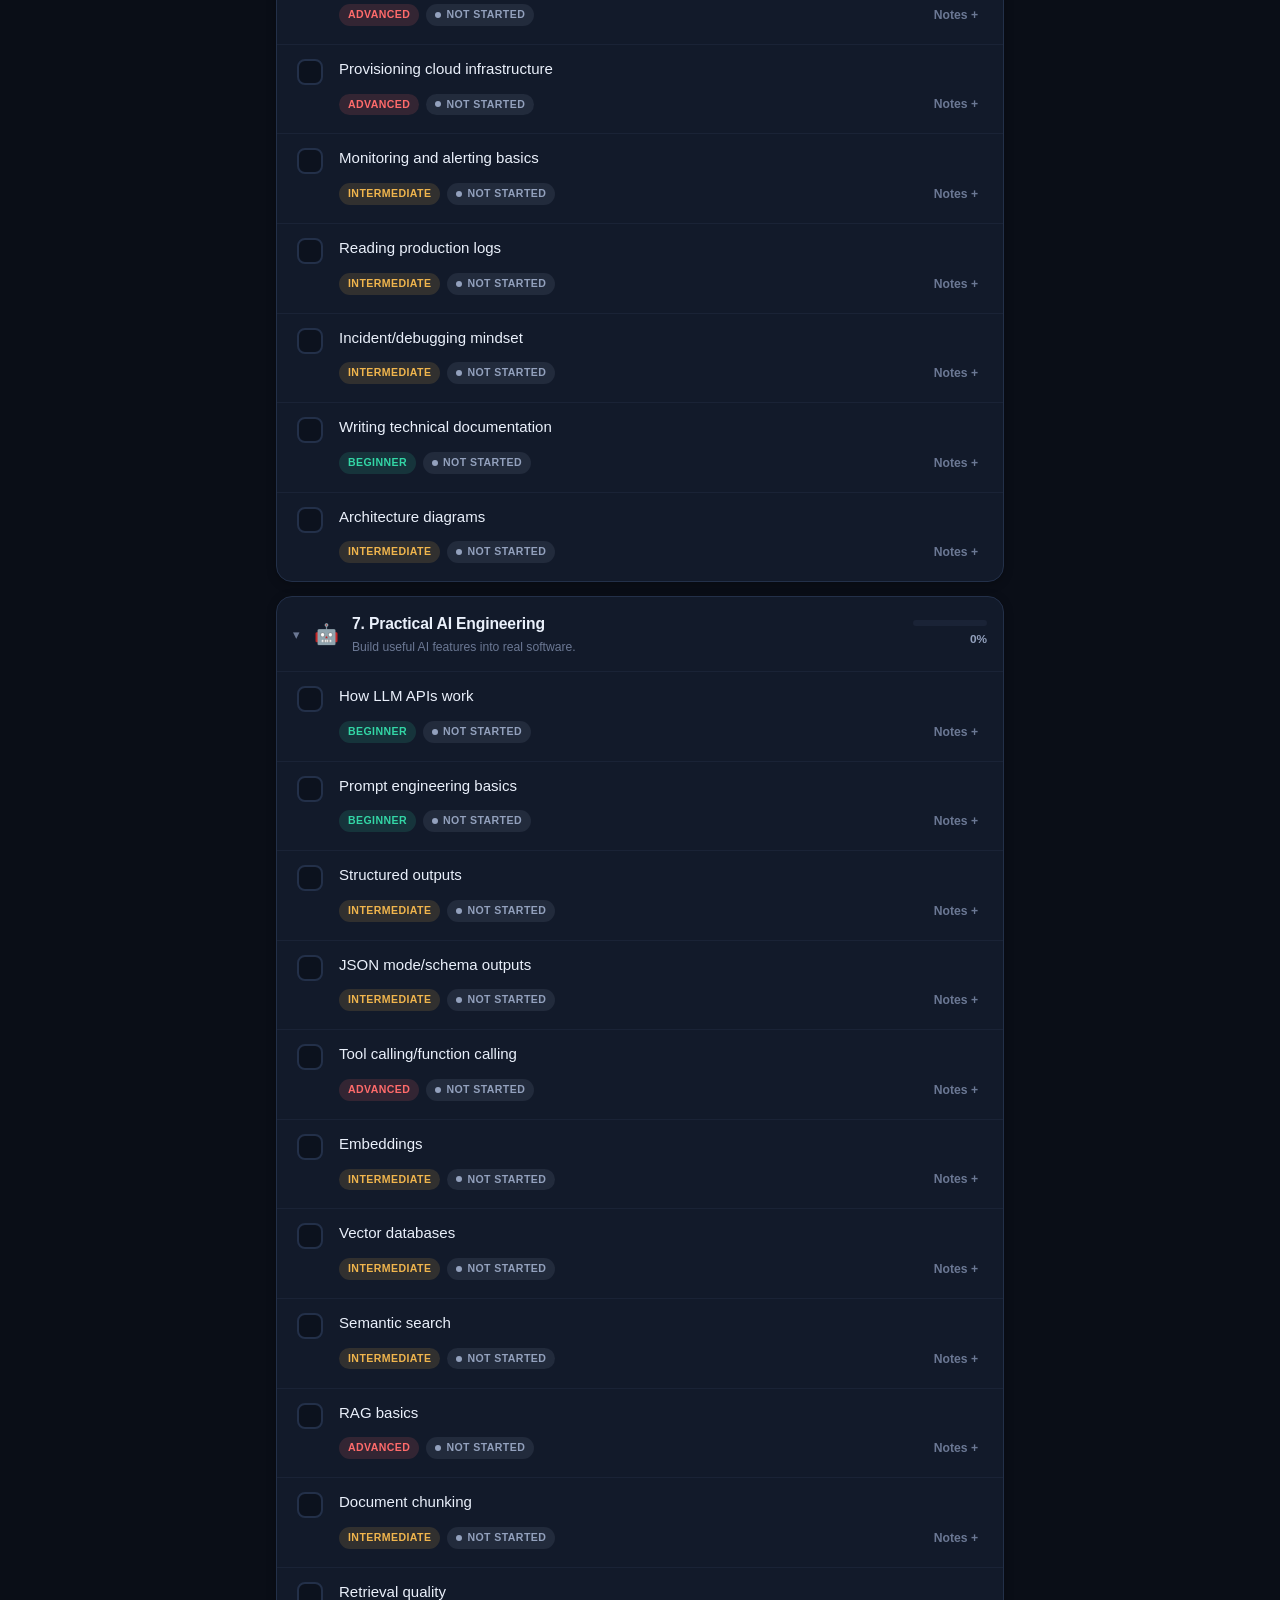
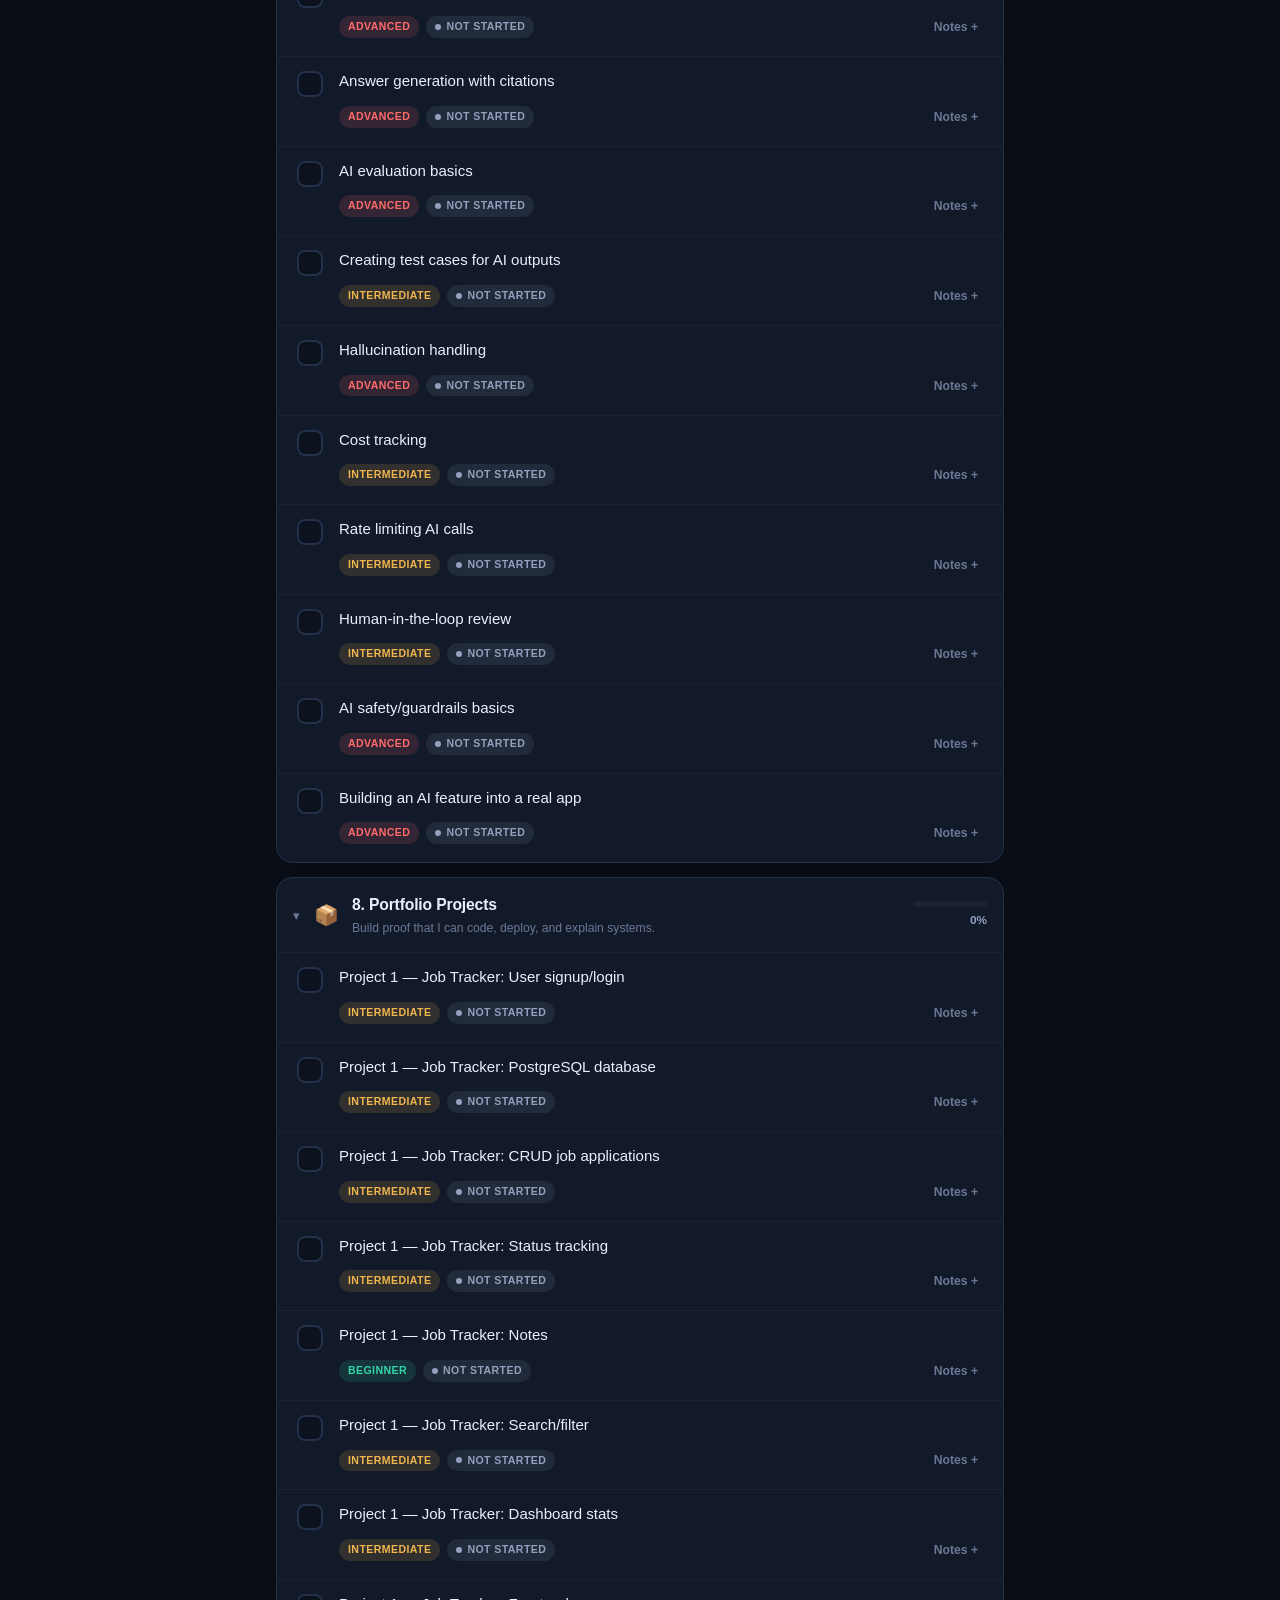
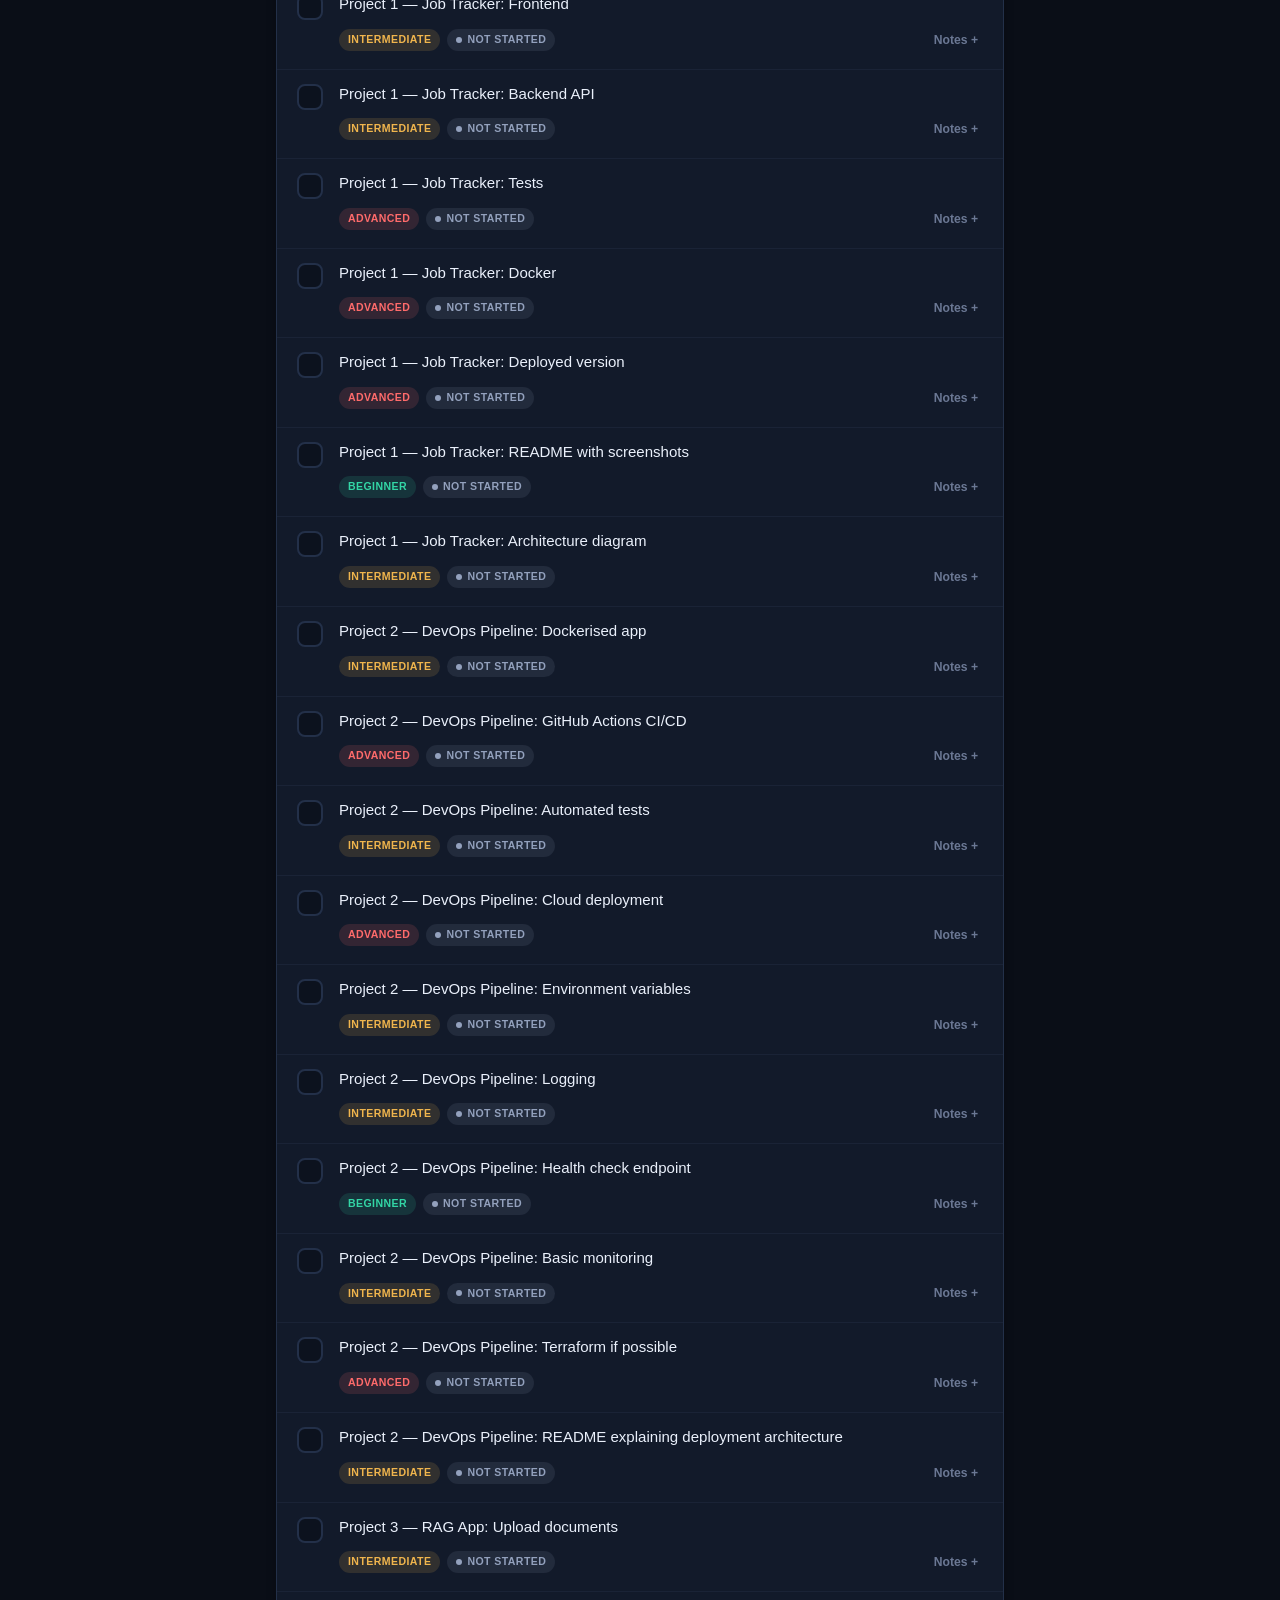
==== commit dc33cbbf: "Polish mobile UI: progress ring, category icons, modern theme - Replace the flat overall progress ba" ====
--- a/template.html
+++ b/template.html
@@ -15,39 +15,51 @@
 </head>
 <body>
   <header class="app-header">
-    <div class="header-top">
-      <h1>Skill Tracker</h1>
-      <p class="subtitle">Your path from student to employable engineer</p>
-    </div>
-
-    <!-- Overall progress -->
-    <div class="overall card">
-      <div class="overall-row">
-        <span class="overall-label">Overall progress</span>
-        <span class="overall-pct" id="overallPct">0%</span>
+    <!-- Hero: title + circular overall-progress ring -->
+    <div class="hero card">
+      <div class="hero-text">
+        <h1>Skill Tracker</h1>
+        <p class="subtitle">Student → employable engineer</p>
+        <div class="overall-meta" id="overallMeta">0 of 0 tasks confident</div>
       </div>
-      <div class="progress-track">
-        <div class="progress-fill" id="overallFill" style="width:0%"></div>
+      <div class="ring" aria-hidden="true">
+        <svg viewBox="0 0 120 120" class="ring-svg">
+          <defs>
+            <linearGradient id="ringGrad" x1="0%" y1="0%" x2="100%" y2="100%">
+              <stop offset="0%" stop-color="#6ea8ff"></stop>
+              <stop offset="55%" stop-color="#7c5cff"></stop>
+              <stop offset="100%" stop-color="#33d6a6"></stop>
+            </linearGradient>
+          </defs>
+          <circle class="ring-bg" cx="60" cy="60" r="52"></circle>
+          <circle class="ring-fg" id="ringFg" cx="60" cy="60" r="52"></circle>
+        </svg>
+        <span class="ring-pct" id="overallPct">0%</span>
       </div>
-      <div class="overall-meta" id="overallMeta">0 of 0 tasks confident</div>
     </div>
 
     <!-- Next recommended task -->
-    <div class="next-task card" id="nextTaskCard">
-      <span class="next-label">Next recommended task</span>
-      <span class="next-text" id="nextTaskText">All done! 🎉</span>
+    <div class="next-task" id="nextTaskCard">
+      <span class="next-icon">🧭</span>
+      <div class="next-body">
+        <span class="next-label">Next recommended task</span>
+        <span class="next-text" id="nextTaskText">All done! 🎉</span>
+      </div>
     </div>
 
-    <!-- Controls -->
+    <!-- Primary action -->
+    <button id="btnNext" class="btn btn-primary btn-cta">What should I do next?</button>
+
+    <!-- Secondary actions -->
     <div class="controls">
-      <button id="btnNext" class="btn btn-primary">What should I do next?</button>
-      <button id="btnFocus" class="btn">Focus Mode</button>
-      <button id="btnExport" class="btn">Export</button>
-      <button id="btnImport" class="btn">Import</button>
-      <button id="btnReset" class="btn btn-danger">Reset</button>
+      <button id="btnFocus" class="btn btn-ghost"><span class="bi">🎯</span>Focus</button>
+      <button id="btnExport" class="btn btn-ghost"><span class="bi">📤</span>Export</button>
+      <button id="btnImport" class="btn btn-ghost"><span class="bi">📥</span>Import</button>
+      <button id="btnReset" class="btn btn-ghost btn-danger"><span class="bi">🗑️</span>Reset</button>
       <input type="file" id="importFile" accept="application/json" hidden />
     </div>
     <div class="search-row">
+      <span class="search-icon">🔍</span>
       <input type="search" id="searchInput" class="search-input" placeholder="Search tasks..." />
     </div>
   </header>
--- a/styles.css
+++ b/styles.css
@@ -1,32 +1,45 @@
-/* styles.css — clean, modern dark theme for the Skill Tracker */
+/* styles.css — modern, app-like dark theme for the Skill Tracker */
 
 :root {
-  --bg: #0d1117;
-  --bg-elevated: #161b22;
-  --bg-card: #161b22;
-  --bg-input: #0d1117;
-  --border: #283039;
-  --border-soft: #21262d;
-  --text: #e6edf3;
-  --text-muted: #8b949e;
-  --accent: #2f81f7;
-  --accent-soft: rgba(47, 129, 247, 0.15);
-  --success: #3fb950;
-  --danger: #f85149;
+  /* surfaces */
+  --bg: #0a0e17;
+  --bg-2: #0e1422;
+  --bg-elevated: #151c2c;
+  --bg-card: #121a2a;
+  --bg-input: #0c121e;
+
+  /* lines + text */
+  --border: #233049;
+  --border-soft: #1a2336;
+  --text: #eaf0fb;
+  --text-muted: #93a1bd;
+  --text-dim: #6b7894;
+
+  /* accent */
+  --accent: #6ea8ff;
+  --accent-2: #7c5cff;
+  --accent-soft: rgba(110, 168, 255, 0.14);
+  --grad: linear-gradient(135deg, #6ea8ff 0%, #7c5cff 60%, #33d6a6 120%);
+  --grad-bar: linear-gradient(90deg, #6ea8ff, #7c5cff 55%, #33d6a6);
+
+  --success: #33d6a6;
+  --danger: #ff6b6b;
 
   /* status colours */
-  --st-not: #8b949e;
-  --st-learning: #d29922;
-  --st-practicing: #2f81f7;
-  --st-confident: #3fb950;
+  --st-not: #93a1bd;
+  --st-learning: #f0b54d;
+  --st-practicing: #6ea8ff;
+  --st-confident: #33d6a6;
 
   /* difficulty colours */
-  --diff-beginner: #3fb950;
-  --diff-intermediate: #d29922;
-  --diff-advanced: #f85149;
-
-  --radius: 12px;
-  --radius-sm: 8px;
+  --diff-beginner: #33d6a6;
+  --diff-intermediate: #f0b54d;
+  --diff-advanced: #ff6b6b;
+
+  --radius: 16px;
+  --radius-sm: 11px;
+  --shadow: 0 8px 30px rgba(0, 0, 0, 0.35);
+  --shadow-soft: 0 2px 10px rgba(0, 0, 0, 0.25);
 }
 
 * { box-sizing: border-box; }
@@ -34,134 +47,208 @@
 html, body {
   margin: 0;
   padding: 0;
-  background: var(--bg);
   color: var(--text);
   font-family: -apple-system, BlinkMacSystemFont, "Segoe UI", Roboto, Helvetica, Arial, sans-serif;
   line-height: 1.5;
   -webkit-font-smoothing: antialiased;
-  /* Stop iOS from auto-resizing text on rotate */
   -webkit-text-size-adjust: 100%;
   text-size-adjust: 100%;
 }
-
+body {
+  /* deep background with two subtle accent glows up top */
+  background:
+    radial-gradient(900px 500px at 15% -8%, rgba(124, 92, 255, 0.18), transparent 60%),
+    radial-gradient(800px 480px at 95% -12%, rgba(51, 214, 166, 0.12), transparent 55%),
+    var(--bg);
+  background-attachment: fixed;
+  min-height: 100vh;
+}
+
+/* ---------- Header ---------- */
 .app-header {
-  max-width: 880px;
+  max-width: 760px;
   margin: 0 auto;
-  /* Add the notch / status-bar safe area on top + sides (iPhone) */
-  padding: calc(20px + env(safe-area-inset-top)) calc(16px + env(safe-area-inset-right)) 8px calc(16px + env(safe-area-inset-left));
-  position: sticky;
-  top: 0;
-  background: linear-gradient(var(--bg) 80%, rgba(13,17,23,0));
-  z-index: 10;
-}
-
-.header-top h1 {
-  margin: 0;
-  font-size: 1.6rem;
-  letter-spacing: -0.02em;
-}
-.subtitle {
-  margin: 2px 0 16px;
-  color: var(--text-muted);
-  font-size: 0.9rem;
+  padding: calc(18px + env(safe-area-inset-top)) calc(16px + env(safe-area-inset-right)) 6px calc(16px + env(safe-area-inset-left));
 }
 
 .card {
-  background: var(--bg-card);
+  background: linear-gradient(180deg, rgba(255, 255, 255, 0.025), rgba(255, 255, 255, 0)) , var(--bg-card);
   border: 1px solid var(--border);
   border-radius: var(--radius);
-  padding: 14px 16px;
-}
-
-/* Overall progress */
-.overall { margin-bottom: 12px; }
-.overall-row {
-  display: flex;
-  justify-content: space-between;
-  align-items: baseline;
-  margin-bottom: 8px;
-}
-.overall-label { font-weight: 600; }
-.overall-pct {
-  font-size: 1.4rem;
+  box-shadow: var(--shadow-soft);
+}
+
+/* Hero */
+.hero {
+  display: flex;
+  align-items: center;
+  gap: 14px;
+  padding: 18px;
+  margin-bottom: 12px;
+}
+.hero-text { flex: 1; min-width: 0; }
+.hero-text h1 {
+  margin: 0;
+  font-size: 1.5rem;
+  letter-spacing: -0.02em;
+  background: var(--grad);
+  -webkit-background-clip: text;
+  background-clip: text;
+  -webkit-text-fill-color: transparent;
+}
+.subtitle {
+  margin: 3px 0 10px;
+  color: var(--text-muted);
+  font-size: 0.85rem;
+}
+.overall-meta {
+  font-size: 0.78rem;
+  color: var(--text-dim);
+  font-weight: 500;
+}
+
+/* Progress ring */
+.ring {
+  position: relative;
+  width: 92px;
+  height: 92px;
+  flex-shrink: 0;
+}
+.ring-svg { width: 100%; height: 100%; transform: rotate(-90deg); }
+.ring-bg {
+  fill: none;
+  stroke: var(--border-soft);
+  stroke-width: 9;
+}
+.ring-fg {
+  fill: none;
+  stroke: url(#ringGrad);
+  stroke-width: 9;
+  stroke-linecap: round;
+  stroke-dasharray: 326.7;
+  stroke-dashoffset: 326.7;
+  transition: stroke-dashoffset 0.6s cubic-bezier(0.22, 1, 0.36, 1);
+  filter: drop-shadow(0 0 5px rgba(124, 92, 255, 0.45));
+}
+.ring-pct {
+  position: absolute;
+  inset: 0;
+  display: flex;
+  align-items: center;
+  justify-content: center;
+  font-size: 1.25rem;
   font-weight: 700;
-  color: var(--accent);
-}
-.overall-meta {
-  margin-top: 6px;
-  font-size: 0.8rem;
-  color: var(--text-muted);
-}
-
-/* Progress bars */
-.progress-track {
-  height: 8px;
-  background: var(--border-soft);
-  border-radius: 999px;
-  overflow: hidden;
-}
-.progress-fill {
-  height: 100%;
-  background: linear-gradient(90deg, var(--accent), var(--success));
-  border-radius: 999px;
-  transition: width 0.35s ease;
+  letter-spacing: -0.02em;
 }
 
 /* Next task */
 .next-task {
   display: flex;
-  flex-direction: column;
-  gap: 2px;
+  align-items: center;
+  gap: 12px;
+  padding: 12px 14px;
   margin-bottom: 12px;
-  border-color: var(--accent-soft);
-}
+  border-radius: var(--radius-sm);
+  background:
+    linear-gradient(180deg, rgba(124, 92, 255, 0.12), rgba(124, 92, 255, 0.04)),
+    var(--bg-card);
+  border: 1px solid rgba(124, 92, 255, 0.35);
+}
+.next-icon { font-size: 1.3rem; flex-shrink: 0; }
+.next-body { display: flex; flex-direction: column; min-width: 0; }
 .next-label {
-  font-size: 0.72rem;
+  font-size: 0.66rem;
   text-transform: uppercase;
-  letter-spacing: 0.06em;
-  color: var(--text-muted);
-}
-.next-text { font-weight: 600; }
-.next-task.flash { animation: flash 0.8s ease; }
+  letter-spacing: 0.08em;
+  color: var(--text-dim);
+  font-weight: 600;
+}
+.next-text { font-weight: 600; font-size: 0.95rem; }
+.next-task.flash { animation: flash 0.9s ease; }
 @keyframes flash {
-  0% { border-color: var(--accent); box-shadow: 0 0 0 3px var(--accent-soft); }
-  100% { border-color: var(--accent-soft); box-shadow: none; }
-}
-
-/* Controls */
-.controls {
-  display: flex;
-  flex-wrap: wrap;
-  gap: 8px;
-  margin-bottom: 10px;
-}
+  0% { box-shadow: 0 0 0 4px var(--accent-soft); border-color: var(--accent-2); }
+  100% { box-shadow: none; border-color: rgba(124, 92, 255, 0.35); }
+}
+
+/* Buttons */
 .btn {
+  display: inline-flex;
+  align-items: center;
+  justify-content: center;
+  gap: 7px;
   background: var(--bg-elevated);
   color: var(--text);
   border: 1px solid var(--border);
   border-radius: var(--radius-sm);
-  padding: 10px 16px;
-  min-height: 44px; /* comfortable iPhone tap target */
+  padding: 11px 14px;
+  min-height: 46px;
   font-size: 0.9rem;
-  font-weight: 500;
+  font-weight: 600;
   cursor: pointer;
-  transition: background 0.15s, border-color 0.15s, transform 0.05s;
+  transition: transform 0.06s, filter 0.15s, background 0.15s, border-color 0.15s;
   -webkit-tap-highlight-color: transparent;
-  touch-action: manipulation; /* remove 300ms tap delay on iOS */
-}
-.btn:hover { background: #1f2630; border-color: #3a434e; }
-.btn:active { transform: translateY(1px); }
+  touch-action: manipulation;
+}
+.btn:active { transform: scale(0.97); }
+.btn .bi { font-size: 1rem; line-height: 1; }
+
+.btn-cta {
+  width: 100%;
+  margin-bottom: 10px;
+  background: var(--grad);
+  border: none;
+  color: #0a0e17;
+  font-weight: 700;
+  font-size: 0.98rem;
+  box-shadow: 0 8px 22px rgba(124, 92, 255, 0.35);
+}
+.btn-cta:hover { filter: brightness(1.05); }
+
 .btn-primary {
-  background: var(--accent);
-  border-color: var(--accent);
-  color: #fff;
-}
-.btn-primary:hover { background: #4a93f8; }
+  background: var(--grad);
+  border: none;
+  color: #0a0e17;
+  font-weight: 700;
+}
+
+.btn-ghost {
+  background: rgba(255, 255, 255, 0.03);
+  flex-direction: column;
+  gap: 3px;
+  min-height: 56px;
+  font-size: 0.74rem;
+  font-weight: 600;
+  color: var(--text-muted);
+  padding: 8px 6px;
+}
+.btn-ghost .bi { font-size: 1.15rem; }
+.btn-ghost:hover { background: rgba(255, 255, 255, 0.06); color: var(--text); }
+.btn-ghost.active { border-color: var(--accent-2); color: var(--text); background: var(--accent-soft); }
 .btn-danger { color: var(--danger); }
 .btn-danger:hover { border-color: var(--danger); }
-.btn.active { background: var(--accent-soft); border-color: var(--accent); color: var(--text); }
-
-.search-row { margin-bottom: 8px; }
+
+/* Controls grid */
+.controls {
+  display: grid;
+  grid-template-columns: repeat(4, 1fr);
+  gap: 8px;
+  margin-bottom: 12px;
+}
+
+/* Search */
+.search-row {
+  position: relative;
+  margin-bottom: 10px;
+}
+.search-icon {
+  position: absolute;
+  left: 13px;
+  top: 50%;
+  transform: translateY(-50%);
+  font-size: 0.9rem;
+  opacity: 0.6;
+  pointer-events: none;
+}
 .search-input,
 .text-input,
 .status-select {
@@ -169,30 +256,26 @@
   border: 1px solid var(--border);
   color: var(--text);
   border-radius: var(--radius-sm);
-  padding: 10px 12px;
-  /* 16px is the magic number: iOS Safari zooms the page when you focus an
-     input smaller than 16px, which feels broken. Keep all inputs at 16px. */
-  font-size: 16px;
+  padding: 12px 12px;
+  font-size: 16px; /* prevents iOS zoom-on-focus */
   font-family: inherit;
   width: 100%;
   -webkit-appearance: none;
   appearance: none;
 }
-.status-select {
-  /* keep the native dropdown chevron usable on the select */
-  -webkit-appearance: menulist;
-  appearance: menulist;
-}
+.search-input { padding-left: 38px; }
+.status-select { -webkit-appearance: menulist; appearance: menulist; }
 .search-input:focus,
 .text-input:focus,
 .status-select:focus {
   outline: none;
-  border-color: var(--accent);
-}
-
-/* Main */
+  border-color: var(--accent-2);
+  box-shadow: 0 0 0 3px rgba(124, 92, 255, 0.18);
+}
+
+/* ---------- Main ---------- */
 main {
-  max-width: 880px;
+  max-width: 760px;
   margin: 0 auto;
   padding: 0 calc(16px + env(safe-area-inset-right)) 40px calc(16px + env(safe-area-inset-left));
 }
@@ -204,40 +287,47 @@
   margin-bottom: 14px;
   overflow: hidden;
   background: var(--bg-card);
+  box-shadow: var(--shadow-soft);
 }
 .cat-header {
   display: flex;
   align-items: center;
-  gap: 12px;
-  padding: 14px 16px;
+  gap: 11px;
+  padding: 15px 16px;
   cursor: pointer;
   user-select: none;
-}
-.cat-header:hover { background: #1b212a; }
+  -webkit-tap-highlight-color: transparent;
+}
+.cat-header:active { background: rgba(255, 255, 255, 0.03); }
 .cat-caret {
-  transition: transform 0.2s;
-  color: var(--text-muted);
+  transition: transform 0.25s;
+  color: var(--text-dim);
   flex-shrink: 0;
+  font-size: 0.8rem;
 }
 .category.collapsed .cat-caret { transform: rotate(-90deg); }
+.cat-icon {
+  font-size: 1.25rem;
+  flex-shrink: 0;
+  width: 30px;
+  text-align: center;
+}
 .cat-title-wrap { flex: 1; min-width: 0; }
-.cat-title {
-  font-weight: 600;
-  font-size: 1rem;
-}
+.cat-title { font-weight: 700; font-size: 0.98rem; letter-spacing: -0.01em; }
 .cat-goal {
-  font-size: 0.78rem;
-  color: var(--text-muted);
+  font-size: 0.76rem;
+  color: var(--text-dim);
   margin-top: 2px;
 }
 .cat-progress-wrap {
   display: flex;
-  align-items: center;
-  gap: 10px;
+  flex-direction: column;
+  align-items: flex-end;
+  gap: 5px;
   flex-shrink: 0;
 }
 .cat-progress-bar {
-  width: 90px;
+  width: 74px;
   height: 6px;
   background: var(--border-soft);
   border-radius: 999px;
@@ -245,35 +335,36 @@
 }
 .cat-progress-fill {
   height: 100%;
-  background: linear-gradient(90deg, var(--accent), var(--success));
+  background: var(--grad-bar);
   border-radius: 999px;
-  transition: width 0.35s ease;
+  transition: width 0.45s cubic-bezier(0.22, 1, 0.36, 1);
 }
 .cat-pct {
-  font-size: 0.78rem;
+  font-size: 0.74rem;
   color: var(--text-muted);
+  font-weight: 600;
   min-width: 34px;
   text-align: right;
 }
 
-.cat-body {
-  border-top: 1px solid var(--border-soft);
-}
+.cat-body { border-top: 1px solid var(--border-soft); }
 .category.collapsed .cat-body { display: none; }
 
 /* Item */
 .item {
-  padding: 12px 16px;
+  padding: 13px 16px;
   border-bottom: 1px solid var(--border-soft);
+  transition: background 0.2s;
 }
 .item:last-child { border-bottom: none; }
-.item.done .item-task { color: var(--text-muted); text-decoration: line-through; }
+.item.done { background: rgba(51, 214, 166, 0.04); }
+.item.done .item-task { color: var(--text-dim); text-decoration: line-through; }
 .item.hidden { display: none; }
 
 .item-main {
   display: flex;
   align-items: flex-start;
-  gap: 12px;
+  gap: 13px;
 }
 .item-check {
   appearance: none;
@@ -281,16 +372,17 @@
   width: 26px;
   height: 26px;
   border: 2px solid var(--border);
-  border-radius: 7px;
+  border-radius: 8px;
   cursor: pointer;
   flex-shrink: 0;
   margin-top: 1px;
   position: relative;
   background: var(--bg-input);
-  transition: background 0.15s, border-color 0.15s;
+  transition: background 0.15s, border-color 0.15s, transform 0.1s;
   -webkit-tap-highlight-color: transparent;
   touch-action: manipulation;
 }
+.item-check:active { transform: scale(0.9); }
 .item-check:checked {
   background: var(--success);
   border-color: var(--success);
@@ -302,76 +394,87 @@
   top: 3px;
   width: 6px;
   height: 12px;
-  border: solid #0d1117;
+  border: solid #0a0e17;
   border-width: 0 2.5px 2.5px 0;
   transform: rotate(45deg);
 }
 .item-content { flex: 1; min-width: 0; }
-.item-task { font-size: 0.92rem; }
+.item-task { font-size: 0.94rem; }
 
 .item-tags {
   display: flex;
   align-items: center;
-  gap: 8px;
-  margin-top: 6px;
+  gap: 7px;
+  margin-top: 8px;
   flex-wrap: wrap;
 }
 
 .badge {
-  font-size: 0.68rem;
-  font-weight: 600;
-  padding: 2px 8px;
+  font-size: 0.66rem;
+  font-weight: 700;
+  padding: 3px 9px;
   border-radius: 999px;
   text-transform: uppercase;
   letter-spacing: 0.04em;
   white-space: nowrap;
 }
-.diff-Beginner { background: rgba(63,185,80,0.15); color: var(--diff-beginner); }
-.diff-Intermediate { background: rgba(210,153,34,0.15); color: var(--diff-intermediate); }
-.diff-Advanced { background: rgba(248,81,73,0.15); color: var(--diff-advanced); }
-
-.status-badge { border: 1px solid transparent; }
-.status-NotStarted { background: rgba(139,148,158,0.12); color: var(--st-not); }
-.status-Learning { background: rgba(210,153,34,0.15); color: var(--st-learning); }
-.status-Practicing { background: rgba(47,129,247,0.15); color: var(--st-practicing); }
-.status-Confident { background: rgba(63,185,80,0.15); color: var(--st-confident); }
+.diff-Beginner { background: rgba(51, 214, 166, 0.14); color: var(--diff-beginner); }
+.diff-Intermediate { background: rgba(240, 181, 77, 0.14); color: var(--diff-intermediate); }
+.diff-Advanced { background: rgba(255, 107, 107, 0.14); color: var(--diff-advanced); }
+
+.status-badge { display: inline-flex; align-items: center; gap: 5px; }
+.status-badge::before {
+  content: "";
+  width: 6px; height: 6px;
+  border-radius: 50%;
+  background: currentColor;
+}
+.status-NotStarted { background: rgba(147, 161, 189, 0.12); color: var(--st-not); }
+.status-Learning { background: rgba(240, 181, 77, 0.15); color: var(--st-learning); }
+.status-Practicing { background: rgba(110, 168, 255, 0.15); color: var(--st-practicing); }
+.status-Confident { background: rgba(51, 214, 166, 0.15); color: var(--st-confident); }
 
 .btn-expand {
   background: none;
   border: none;
-  color: var(--text-muted);
-  font-size: 0.82rem;
+  color: var(--text-dim);
+  font-size: 0.76rem;
+  font-weight: 600;
   cursor: pointer;
-  padding: 6px 8px;
+  padding: 6px 9px;
   min-height: 32px;
+  border-radius: 8px;
   margin-left: auto;
   -webkit-tap-highlight-color: transparent;
   touch-action: manipulation;
 }
-.btn-expand:hover { color: var(--text); }
-
-/* Item details (notes, status, link) */
+.btn-expand:active { background: rgba(255, 255, 255, 0.05); }
+
+/* Item details */
 .item-details {
-  margin-top: 10px;
-  padding-top: 10px;
+  margin-top: 12px;
+  padding-top: 12px;
   border-top: 1px dashed var(--border-soft);
   display: grid;
-  gap: 8px;
+  gap: 10px;
 }
 .item-details.collapsed { display: none; }
 .field-label {
-  font-size: 0.72rem;
-  color: var(--text-muted);
-  margin-bottom: 3px;
+  font-size: 0.7rem;
+  color: var(--text-dim);
+  font-weight: 600;
+  text-transform: uppercase;
+  letter-spacing: 0.05em;
+  margin-bottom: 5px;
   display: block;
 }
 .detail-row { display: flex; gap: 10px; flex-wrap: wrap; }
-.detail-row > div { flex: 1; min-width: 160px; }
-.notes-input { min-height: 54px; resize: vertical; }
+.detail-row > div { flex: 1; min-width: 150px; }
+.notes-input { min-height: 56px; resize: vertical; }
 .resource-link {
   font-size: 0.8rem;
   color: var(--accent);
-  margin-top: 4px;
+  margin-top: 5px;
   word-break: break-all;
   display: inline-block;
 }
@@ -383,13 +486,14 @@
 body.focus-mode .cat-body { display: block !important; }
 .focus-banner {
   display: none;
-  max-width: 880px;
+  max-width: 760px;
   margin: 0 auto 12px;
-  padding: 10px 16px;
-  background: var(--accent-soft);
-  border: 1px solid var(--accent);
+  padding: 12px 16px;
+  background: linear-gradient(135deg, rgba(124, 92, 255, 0.18), rgba(51, 214, 166, 0.12));
+  border: 1px solid var(--accent-2);
   border-radius: var(--radius-sm);
-  font-size: 0.85rem;
+  font-size: 0.86rem;
+  font-weight: 500;
   align-items: center;
   justify-content: space-between;
   gap: 10px;
@@ -399,52 +503,55 @@
 /* Toast */
 .toast {
   position: fixed;
-  bottom: 20px;
+  bottom: calc(20px + env(safe-area-inset-bottom));
   left: 50%;
   transform: translateX(-50%);
   background: var(--bg-elevated);
   border: 1px solid var(--border);
   color: var(--text);
-  padding: 10px 18px;
-  border-radius: var(--radius-sm);
-  font-size: 0.85rem;
-  box-shadow: 0 6px 24px rgba(0,0,0,0.4);
+  padding: 12px 20px;
+  border-radius: 999px;
+  font-size: 0.86rem;
+  font-weight: 500;
+  box-shadow: var(--shadow);
   z-index: 50;
-  animation: toastIn 0.2s ease;
+  animation: toastIn 0.22s ease;
 }
 @keyframes toastIn {
-  from { opacity: 0; transform: translate(-50%, 8px); }
+  from { opacity: 0; transform: translate(-50%, 10px); }
   to { opacity: 1; transform: translate(-50%, 0); }
 }
 
 .app-footer {
-  max-width: 880px;
+  max-width: 760px;
   margin: 0 auto;
   padding: 0 16px calc(40px + env(safe-area-inset-bottom));
-  color: var(--text-muted);
-  font-size: 0.78rem;
+  color: var(--text-dim);
+  font-size: 0.76rem;
   text-align: center;
 }
 
 .weekly-reset {
-  margin: 4px 16px 12px;
+  margin: 12px 16px;
   display: flex;
   justify-content: flex-end;
 }
-
+.weekly-reset .btn { min-height: 40px; padding: 9px 14px; }
+
+/* ---------- Responsive ---------- */
 @media (max-width: 560px) {
   .cat-goal { display: none; }
-  .cat-progress-bar { width: 56px; }
-  .overall-pct { font-size: 1.2rem; }
-  /* On phones, let the primary action span the row and others share evenly */
-  .controls { gap: 8px; }
-  #btnNext { flex: 1 0 100%; }
-  .controls .btn:not(#btnNext) { flex: 1 1 auto; }
+  .cat-icon { font-size: 1.15rem; width: 26px; }
+  .hero { padding: 16px; }
+  .hero-text h1 { font-size: 1.35rem; }
+  .ring { width: 78px; height: 78px; }
+  .ring-pct { font-size: 1.05rem; }
   .item-task { font-size: 0.95rem; }
-  .header-top h1 { font-size: 1.4rem; }
-}
-
-/* Respect users who reduce motion */
+}
+@media (max-width: 360px) {
+  .controls { grid-template-columns: repeat(2, 1fr); }
+}
+
 @media (prefers-reduced-motion: reduce) {
   * { transition: none !important; animation: none !important; scroll-behavior: auto !important; }
 }
